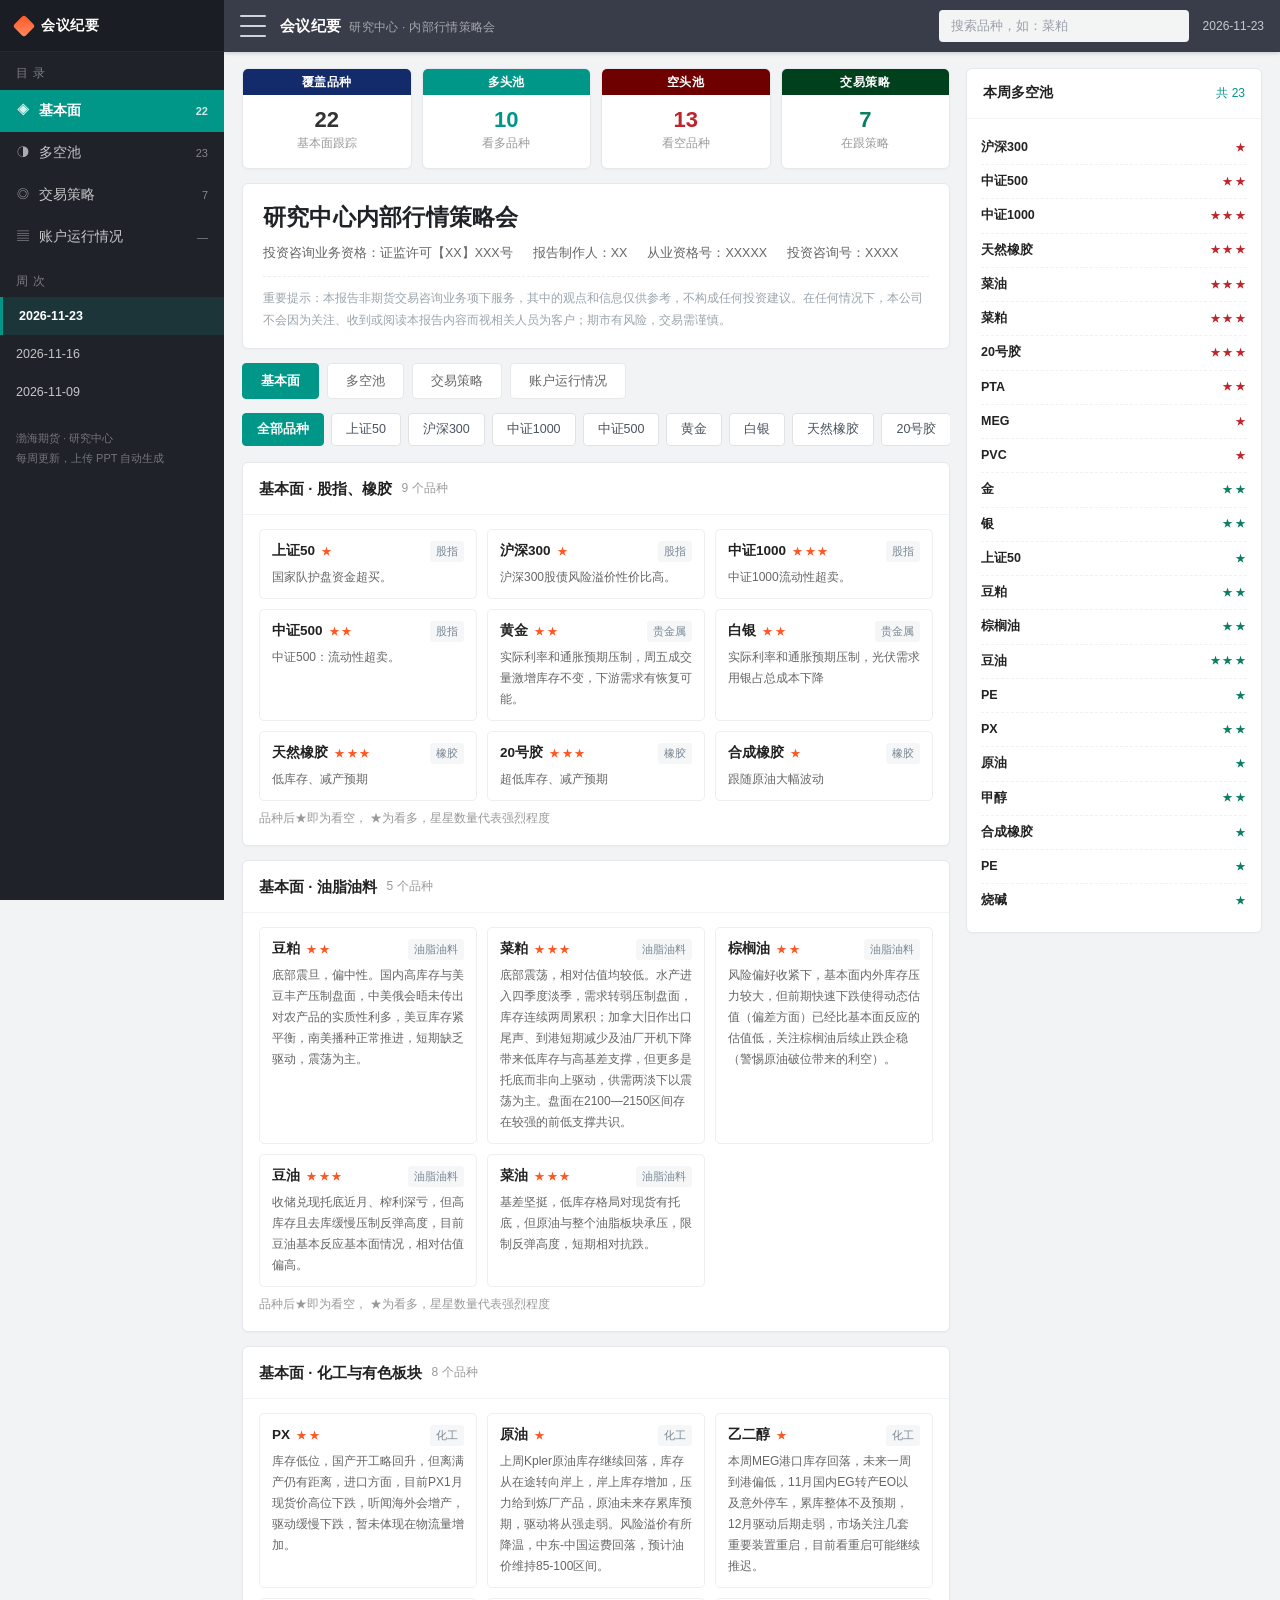
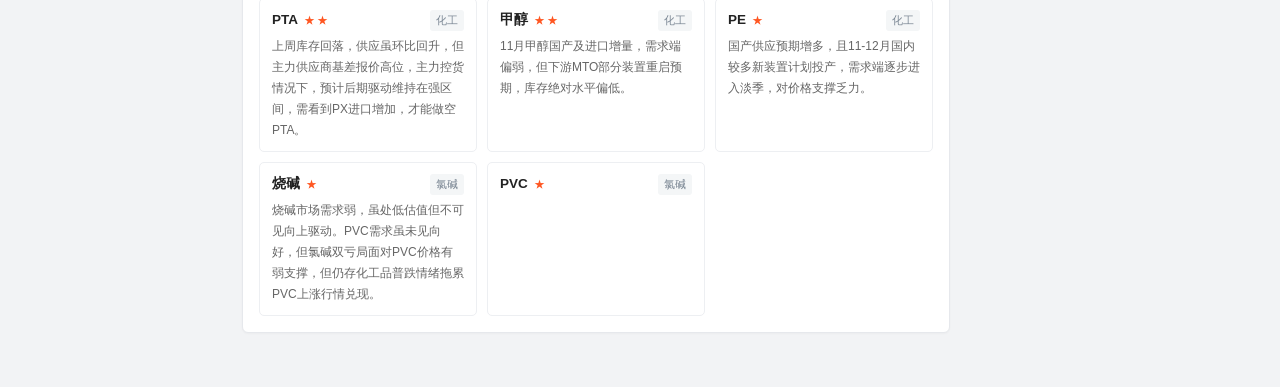
==== meeting.html @ c00eb1a1 "Add files via upload" ====
<!DOCTYPE html>
<html lang="zh-CN">
<head>
<meta charset="utf-8">
<meta name="viewport" content="width=device-width, initial-scale=1">
<title>会议纪要 · 研究中心内部行情策略会</title>
<style>
  :root{
    --side:#20222a; --side2:#2a2d37; --head:#393d49;
    --teal:#009688; --teal2:#00897b; --orange:#ff5722;
    --page:#f2f3f5; --card:#fff; --line:#e6e8ec;
    --txt:#333; --txt2:#666; --txt3:#999;
    --red:#bf242a; --green:#0a7d63;
    --r:6px;
  }
  *{box-sizing:border-box;}
  html{-webkit-text-size-adjust:100%;}
  html,body{margin:0;padding:0;}
  body{background:var(--page);color:var(--txt);font-size:13px;line-height:1.7;
    font-family:"Helvetica Neue",Helvetica,"PingFang SC","Microsoft YaHei",Tahoma,Arial,sans-serif;
    -webkit-font-smoothing:antialiased;}
  a{color:inherit;text-decoration:none;}
  button{font-family:inherit;}

  /* ---------- 顶栏 ---------- */
  .topbar{position:fixed;top:0;right:0;left:0;height:52px;background:var(--head);z-index:40;
    display:flex;align-items:center;gap:14px;padding:0 16px;box-shadow:0 1px 4px rgba(0,0,0,.18);}
  .burger{width:26px;height:22px;display:flex;flex-direction:column;justify-content:space-between;
    cursor:pointer;flex:0 0 auto;}
  .burger span{display:block;height:2px;background:#cfd3dc;border-radius:2px;}
  .topbar h1{margin:0;font-size:15px;font-weight:600;color:#fff;letter-spacing:.02em;white-space:nowrap;}
  .topbar h1 small{font-weight:400;font-size:12px;color:rgba(255,255,255,.55);margin-left:8px;}
  .search{margin-left:auto;display:flex;align-items:center;gap:8px;background:rgba(255,255,255,.94);
    border-radius:4px;height:32px;padding:0 10px;width:250px;}
  .search input{border:0;outline:0;font-size:12.5px;color:#333;width:100%;background:transparent;}
  .search input::placeholder{color:#9aa0ab;}
  .topdate{color:rgba(255,255,255,.72);font-size:12px;white-space:nowrap;}

  /* ---------- 左侧目录 ---------- */
  .topbar{left:224px;}
  .side{position:fixed;left:0;top:0;bottom:0;width:224px;background:var(--side);color:#fff;z-index:50;
    overflow-y:auto;}
  .side::-webkit-scrollbar{width:4px;} .side::-webkit-scrollbar-thumb{background:#3a3f4b;}
  .brand{height:52px;display:flex;align-items:center;gap:9px;padding:0 16px;background:#1b1d24;
    border-bottom:1px solid rgba(255,255,255,.06);}
  .brand i{width:16px;height:16px;background:linear-gradient(135deg,var(--orange),#ff8a65);
    border-radius:3px;display:inline-block;transform:rotate(45deg);}
  .brand b{font-size:14px;font-weight:600;letter-spacing:.04em;}
  .grp{padding:12px 0 2px;}
  .grp-t{font-size:11.5px;color:rgba(255,255,255,.42);letter-spacing:.1em;padding:0 16px 6px;}
  .item{display:flex;align-items:center;gap:9px;height:42px;padding:0 16px;color:rgba(255,255,255,.74);
    font-size:13.5px;cursor:pointer;border:0;background:none;width:100%;text-align:left;
    transition:background .15s,color .15s;}
  .item:hover{background:var(--side2);color:#fff;}
  .item.on{background:var(--teal);color:#fff;font-weight:600;}
  .item .ic{width:14px;text-align:center;font-size:12px;opacity:.85;}
  .item .cnt{margin-left:auto;font-size:11px;color:rgba(255,255,255,.45);}
  .item.on .cnt{color:rgba(255,255,255,.8);}
  .wk{height:38px;font-size:12.5px;}
  .wk.on{background:rgba(0,150,136,.16);color:#fff;border-left:3px solid var(--teal);}
  .side-foot{padding:16px;font-size:11px;color:rgba(255,255,255,.38);line-height:1.8;}

  /* ---------- 主体 ---------- */
  .main{margin:52px 0 0 224px;padding:16px 18px 40px;display:grid;
    grid-template-columns:minmax(0,1fr) 296px;gap:16px;align-items:start;}
  .col-main{min-width:0;}

  .strip{display:grid;grid-template-columns:repeat(4,1fr);gap:10px;margin-bottom:14px;}
  .tile{background:var(--card);border:1px solid var(--line);border-radius:var(--r);overflow:hidden;
    box-shadow:0 1px 2px rgba(0,0,0,.03);}
  .tile .h{height:26px;display:flex;align-items:center;justify-content:center;color:#fff;
    font-size:12px;font-weight:600;letter-spacing:.04em;}
  .tile .b{padding:12px 10px 14px;text-align:center;}
  .tile .v{font-size:22px;font-weight:700;line-height:1.15;}
  .tile .s{font-size:11.5px;color:var(--txt3);margin-top:2px;}
  .t1 .h{background:#132b6b;} .t2 .h{background:var(--teal);}
  .t3 .h{background:#6e0000;} .t4 .h{background:#00401c;}

  .tabs{display:flex;gap:8px;flex-wrap:wrap;margin-bottom:14px;}
  .tab{border:1px solid var(--line);background:#fff;color:var(--txt2);font-size:13px;
    padding:8px 18px;border-radius:4px;cursor:pointer;transition:.15s;}
  .tab:hover{color:var(--teal);border-color:#bcd9d4;}
  .tab.on{background:var(--teal);border-color:var(--teal);color:#fff;font-weight:600;}

  .card{background:var(--card);border:1px solid var(--line);border-radius:var(--r);
    box-shadow:0 1px 2px rgba(0,0,0,.03);margin-bottom:14px;}
  .card-h{display:flex;align-items:center;gap:10px;padding:13px 16px;border-bottom:1px solid #f2f3f5;}
  .card-h h2{margin:0;font-size:15px;font-weight:600;color:#222;}
  .card-h .sub{font-size:12px;color:var(--txt3);}
  .card-h .right{margin-left:auto;font-size:12px;color:var(--teal);}
  .card-b{padding:14px 16px 16px;}

  /* 报告信息 */
  .info{padding:18px 20px 16px;}
  .info h1{margin:0 0 10px;font-size:23px;font-weight:600;color:#1f2226;letter-spacing:.01em;line-height:1.35;}
  .info .meta{display:flex;flex-wrap:wrap;gap:4px 20px;font-size:12.5px;color:var(--txt2);}
  .info .note{margin:12px 0 0;padding-top:11px;border-top:1px dashed #eceef1;font-size:11.5px;
    line-height:1.9;color:#9aa4ac;}

  /* 品种 pill */
  .pills{display:flex;flex-wrap:nowrap;gap:7px;margin-bottom:14px;overflow-x:auto;padding-bottom:2px;scrollbar-width:thin;}
  .pill{flex:0 0 auto;border:1px solid #dfe3e7;background:#fff;color:#4a5560;font-size:12.5px;padding:7px 14px;
    border-radius:4px;cursor:pointer;transition:.15s;}
  .pill:hover{border-color:#bcd9d4;color:var(--teal);}
  .pill.on{background:var(--teal);border-color:var(--teal);color:#fff;font-weight:600;}

  .grid3{display:grid;grid-template-columns:repeat(3,minmax(0,1fr));gap:10px;}
  .kcard{border:1px solid #edeff2;border-radius:5px;padding:10px 12px;transition:.15s;}
  .kcard:hover{border-color:#d9e5e3;background:#fcfdfd;}
  .khead{display:flex;align-items:baseline;gap:6px;margin-bottom:4px;}
  .kname{font-size:13.5px;font-weight:600;color:#222;}
  .stars{font-size:11px;letter-spacing:1.5px;color:var(--orange);}
  .kboard{font-size:11px;color:#7b8794;background:#f4f6f7;border-radius:3px;padding:1px 6px;margin-left:auto;}
  .kview{margin:0;font-size:12px;line-height:1.75;color:var(--txt2);}
  .kview:empty{display:none;}

  .pools{display:grid;grid-template-columns:1fr 1fr;gap:12px;}
  .pool{border:1px solid #edeff2;border-radius:5px;overflow:hidden;}
  .pool .ph{display:flex;align-items:center;justify-content:space-between;padding:9px 12px;
    font-size:13px;font-weight:600;}
  .pool .pb{padding:11px 12px 12px;display:flex;flex-wrap:wrap;gap:7px;}
  .chip{border:1px solid #e6e8ec;border-radius:4px;padding:4px 9px;font-size:12px;}
  .chip i{font-style:normal;font-size:10.5px;letter-spacing:1.5px;margin-left:3px;}
  .pool.bull .ph{background:#fdf4f3;color:var(--red);border-bottom:1px solid #f7dfdc;}
  .pool.bull .chip{border-color:#f0d5d1;} .pool.bull .chip i{color:var(--red);}
  .pool.bear .ph{background:#f2faf7;color:var(--green);border-bottom:1px solid #d9ece5;}
  .pool.bear .chip{border-color:#d5eae2;} .pool.bear .chip i{color:var(--green);}

  .sc{border:1px solid #edeff2;border-radius:5px;padding:11px 13px;margin-bottom:9px;}
  .sc:last-child{margin-bottom:0;}
  .sc-top{display:flex;align-items:center;gap:10px;flex-wrap:wrap;margin-bottom:5px;}
  .sc-name{font-size:13.5px;font-weight:600;}
  .sc-tag{font-size:11.5px;color:var(--teal);background:#eff9f7;border:1px solid #cfe9e3;
    border-radius:3px;padding:2px 8px;}
  .sc-row{display:grid;grid-template-columns:64px 1fr;gap:8px;font-size:12.5px;color:var(--txt2);line-height:1.8;}
  .sc-row b{font-weight:400;color:var(--txt3);font-size:11.5px;}
  .sc-row.goal span{color:var(--teal);font-weight:600;}
  .note{font-size:11.5px;color:var(--txt3);margin:8px 0 0;}
  .desc{font-size:12px;color:var(--txt3);margin:0 0 10px;}

  .skel{display:grid;grid-template-columns:repeat(4,1fr);gap:10px;}
  .sk{border:1px dashed #dfe3e8;border-radius:5px;height:88px;display:flex;align-items:center;
    justify-content:center;color:#b6bdc7;font-size:12.5px;background:#fcfdfe;}

  .rail{display:grid;gap:14px;}
  .rail .card{margin:0;}
  .rail .card-b{padding:12px 14px 14px;}
  .rj{display:flex;align-items:center;justify-content:space-between;padding:6px 0;
    border-bottom:1px dashed #f0f1f3;font-size:12px;color:var(--txt2);}
  .rj:last-child{border-bottom:0;}
  .rj b{font-weight:600;color:#222;font-size:12.5px;}
  .rj i{font-style:normal;letter-spacing:1.5px;font-size:10.5px;}
  .rj.b i{color:var(--red);} .rj.s i{color:var(--green);}
  .disc{font-size:11px;color:var(--txt3);line-height:1.85;margin:0;}

  .panel{display:none;}
  .panel.on{display:block;}

  @media (max-width:1120px){
    .main{grid-template-columns:minmax(0,1fr);}
    .grid3{grid-template-columns:1fr 1fr;}
    .rail{grid-template-columns:1fr 1fr;}
  }
  @media (max-width:820px){
    .side{transform:translateX(-100%);transition:transform .22s;width:240px;}
    .side.open{transform:none;box-shadow:8px 0 24px rgba(0,0,0,.24);}
    .main{margin-left:0;padding:12px;}
    .topbar{left:0;}
    .search{display:none;}
    .topbar h1 small{display:none;}
    .strip{grid-template-columns:repeat(4,minmax(0,1fr));gap:6px;margin-bottom:10px;}
    .tile .h{height:21px;font-size:10.5px;letter-spacing:0;}
    .tile .b{padding:8px 2px 9px;}
    .tile .v{font-size:16px;}
    .tile .s{font-size:9.5px;margin-top:1px;}
    .grid3{grid-template-columns:1fr;}
    .pools{grid-template-columns:1fr;}
    .rail{grid-template-columns:1fr;}
    .skel{grid-template-columns:1fr 1fr;}
    .tabs{gap:6px;} .tab{padding:7px 13px;font-size:12.5px;flex:1 1 40%;}
    .info{padding:14px 15px;} .info h1{font-size:18px;margin-bottom:8px;}
    .info .meta{font-size:11.5px;gap:2px 14px;}
    .info .note{font-size:10.5px;line-height:1.8;margin-top:9px;padding-top:8px;}
    .pills{gap:6px;} .pill{padding:6px 11px;font-size:12px;}
  }
  @media print{.side,.topbar{display:none;} .main{margin:0;grid-template-columns:1fr;} .panel{display:block !important;} .rail{display:none;}}
</style>
</head>
<body>

<div class="topbar">
  <div class="burger" onclick="document.querySelector('.side').classList.toggle('open')"><span></span><span></span><span></span></div>
  <h1>会议纪要<small>研究中心 · 内部行情策略会</small></h1>
  <div class="search"><input id="q" placeholder="搜索品种，如：菜粕" oninput="filterByName(this.value)"></div>
  <div class="topdate">2026-11-23</div>
</div>

<aside class="side">
  <div class="brand"><i></i><b>会议纪要</b></div>

  <div class="grp">
    <div class="grp-t">目 录</div>
    <button class="item on" data-p="p1"><span class="ic">◈</span>基本面<span class="cnt">22</span></button>
    <button class="item" data-p="p2"><span class="ic">◑</span>多空池<span class="cnt">23</span></button>
    <button class="item" data-p="p3"><span class="ic">◎</span>交易策略<span class="cnt">7</span></button>
    <button class="item" data-p="p4"><span class="ic">▤</span>账户运行情况<span class="cnt">—</span></button>
  </div>

  <div class="grp">
    <div class="grp-t">周 次</div>
    <button class="item wk on">2026-11-23</button>
    <button class="item wk">2026-11-16</button>
    <button class="item wk">2026-11-09</button>
  </div>

  <div class="side-foot">渤海期货 · 研究中心<br>每周更新，上传 PPT 自动生成</div>
</aside>

<main class="main">
  <div class="col-main">

    <div class="strip">
      <div class="tile t1"><div class="h">覆盖品种</div><div class="b"><div class="v">22</div><div class="s">基本面跟踪</div></div></div>
      <div class="tile t2"><div class="h">多头池</div><div class="b"><div class="v" style="color:#009688">10</div><div class="s">看多品种</div></div></div>
      <div class="tile t3"><div class="h">空头池</div><div class="b"><div class="v" style="color:#bf242a">13</div><div class="s">看空品种</div></div></div>
      <div class="tile t4"><div class="h">交易策略</div><div class="b"><div class="v" style="color:#0a7d63">7</div><div class="s">在跟策略</div></div></div>
    </div>

    <div class="card info">
      <h1>研究中心内部行情策略会</h1>
      <div class="meta">
        <span>投资咨询业务资格：证监许可【XX】XXX号</span>
        <span>报告制作人：XX</span>
        <span>从业资格号：XXXXX</span>
        <span>投资咨询号：XXXX</span>
      </div>
      <p class="note">重要提示：本报告非期货交易咨询业务项下服务，其中的观点和信息仅供参考，不构成任何投资建议。在任何情况下，本公司不会因为关注、收到或阅读本报告内容而视相关人员为客户；期市有风险，交易需谨慎。</p>
    </div>

    <div class="tabs">
      <button class="tab on" data-p="p1">基本面</button>
      <button class="tab" data-p="p2">多空池</button>
      <button class="tab" data-p="p3">交易策略</button>
      <button class="tab" data-p="p4">账户运行情况</button>
    </div>

    <div class="pills" id="pills">
      <button class="pill on" data-f="全部品种">全部品种</button>
      <button class="pill" data-f="上证50">上证50</button>
      <button class="pill" data-f="沪深300">沪深300</button>
      <button class="pill" data-f="中证1000">中证1000</button>
      <button class="pill" data-f="中证500">中证500</button>
      <button class="pill" data-f="黄金">黄金</button>
      <button class="pill" data-f="白银">白银</button>
      <button class="pill" data-f="天然橡胶">天然橡胶</button>
      <button class="pill" data-f="20号胶">20号胶</button>
      <button class="pill" data-f="合成橡胶">合成橡胶</button>
      <button class="pill" data-f="豆粕">豆粕</button>
      <button class="pill" data-f="菜粕">菜粕</button>
      <button class="pill" data-f="棕榈油">棕榈油</button>
      <button class="pill" data-f="豆油">豆油</button>
      <button class="pill" data-f="菜油">菜油</button>
      <button class="pill" data-f="PX">PX</button>
      <button class="pill" data-f="原油">原油</button>
      <button class="pill" data-f="乙二醇">乙二醇</button>
      <button class="pill" data-f="PTA">PTA</button>
      <button class="pill" data-f="甲醇">甲醇</button>
      <button class="pill" data-f="PE">PE</button>
      <button class="pill" data-f="烧碱">烧碱</button>
      <button class="pill" data-f="PVC">PVC</button>
    </div>

    <!-- 基本面 -->
    <section class="panel on" id="p1">
      <div class="card" data-block>
        <div class="card-h"><h2>基本面 · 股指、橡胶</h2><span class="sub">9 个品种</span></div>
        <div class="card-b">
          <div class="grid3">
            <div class="kcard" data-name="上证50"><div class="khead"><span class="kname">上证50</span><span class="stars">★</span><span class="kboard">股指</span></div><p class="kview">国家队护盘资金超买。</p></div>
            <div class="kcard" data-name="沪深300"><div class="khead"><span class="kname">沪深300</span><span class="stars">★</span><span class="kboard">股指</span></div><p class="kview">沪深300股债风险溢价性价比高。</p></div>
            <div class="kcard" data-name="中证1000"><div class="khead"><span class="kname">中证1000</span><span class="stars">★★★</span><span class="kboard">股指</span></div><p class="kview">中证1000流动性超卖。</p></div>
            <div class="kcard" data-name="中证500"><div class="khead"><span class="kname">中证500</span><span class="stars">★★</span><span class="kboard">股指</span></div><p class="kview">中证500：流动性超卖。</p></div>
            <div class="kcard" data-name="黄金"><div class="khead"><span class="kname">黄金</span><span class="stars">★★</span><span class="kboard">贵金属</span></div><p class="kview">实际利率和通胀预期压制，周五成交量激增库存不变，下游需求有恢复可能。</p></div>
            <div class="kcard" data-name="白银"><div class="khead"><span class="kname">白银</span><span class="stars">★★</span><span class="kboard">贵金属</span></div><p class="kview">实际利率和通胀预期压制，光伏需求用银占总成本下降</p></div>
            <div class="kcard" data-name="天然橡胶"><div class="khead"><span class="kname">天然橡胶</span><span class="stars">★★★</span><span class="kboard">橡胶</span></div><p class="kview">低库存、减产预期</p></div>
            <div class="kcard" data-name="20号胶"><div class="khead"><span class="kname">20号胶</span><span class="stars">★★★</span><span class="kboard">橡胶</span></div><p class="kview">超低库存、减产预期</p></div>
            <div class="kcard" data-name="合成橡胶"><div class="khead"><span class="kname">合成橡胶</span><span class="stars">★</span><span class="kboard">橡胶</span></div><p class="kview">跟随原油大幅波动</p></div>
          </div>
          <p class="note">品种后★即为看空， ★为看多，星星数量代表强烈程度</p>
        </div>
      </div>

      <div class="card" data-block>
        <div class="card-h"><h2>基本面 · 油脂油料</h2><span class="sub">5 个品种</span></div>
        <div class="card-b">
          <div class="grid3">
            <div class="kcard" data-name="豆粕"><div class="khead"><span class="kname">豆粕</span><span class="stars">★★</span><span class="kboard">油脂油料</span></div><p class="kview">底部震旦，偏中性。国内高库存与美豆丰产压制盘面，中美俄会晤未传出对农产品的实质性利多，美豆库存紧平衡，南美播种正常推进，短期缺乏驱动，震荡为主。</p></div>
            <div class="kcard" data-name="菜粕"><div class="khead"><span class="kname">菜粕</span><span class="stars">★★★</span><span class="kboard">油脂油料</span></div><p class="kview">底部震荡，相对估值均较低。水产进入四季度淡季，需求转弱压制盘面，库存连续两周累积；加拿大旧作出口尾声、到港短期减少及油厂开机下降带来低库存与高基差支撑，但更多是托底而非向上驱动，供需两淡下以震荡为主。盘面在2100—2150区间存在较强的前低支撑共识。</p></div>
            <div class="kcard" data-name="棕榈油"><div class="khead"><span class="kname">棕榈油</span><span class="stars">★★</span><span class="kboard">油脂油料</span></div><p class="kview">风险偏好收紧下，基本面内外库存压力较大，但前期快速下跌使得动态估值（偏差方面）已经比基本面反应的估值低，关注棕榈油后续止跌企稳（警惕原油破位带来的利空）。</p></div>
            <div class="kcard" data-name="豆油"><div class="khead"><span class="kname">豆油</span><span class="stars">★★★</span><span class="kboard">油脂油料</span></div><p class="kview">收储兑现托底近月、榨利深亏，但高库存且去库缓慢压制反弹高度，目前豆油基本反应基本面情况，相对估值偏高。</p></div>
            <div class="kcard" data-name="菜油"><div class="khead"><span class="kname">菜油</span><span class="stars">★★★</span><span class="kboard">油脂油料</span></div><p class="kview">基差坚挺，低库存格局对现货有托底，但原油与整个油脂板块承压，限制反弹高度，短期相对抗跌。</p></div>
          </div>
          <p class="note">品种后★即为看空， ★为看多，星星数量代表强烈程度</p>
        </div>
      </div>

      <div class="card" data-block>
        <div class="card-h"><h2>基本面 · 化工与有色板块</h2><span class="sub">8 个品种</span></div>
        <div class="card-b">
          <div class="grid3">
            <div class="kcard" data-name="PX"><div class="khead"><span class="kname">PX</span><span class="stars">★★</span><span class="kboard">化工</span></div><p class="kview">库存低位，国产开工略回升，但离满产仍有距离，进口方面，目前PX1月现货价高位下跌，听闻海外会增产，驱动缓慢下跌，暂未体现在物流量增加。</p></div>
            <div class="kcard" data-name="原油"><div class="khead"><span class="kname">原油</span><span class="stars">★</span><span class="kboard">化工</span></div><p class="kview">上周Kpler原油库存继续回落，库存从在途转向岸上，岸上库存增加，压力给到炼厂产品，原油未来存累库预期，驱动将从强走弱。风险溢价有所降温，中东-中国运费回落，预计油价维持85-100区间。</p></div>
            <div class="kcard" data-name="乙二醇"><div class="khead"><span class="kname">乙二醇</span><span class="stars">★</span><span class="kboard">化工</span></div><p class="kview">本周MEG港口库存回落，未来一周到港偏低，11月国内EG转产EO以及意外停车，累库整体不及预期，12月驱动后期走弱，市场关注几套重要装置重启，目前看重启可能继续推迟。</p></div>
            <div class="kcard" data-name="PTA"><div class="khead"><span class="kname">PTA</span><span class="stars">★★</span><span class="kboard">化工</span></div><p class="kview">上周库存回落，供应虽环比回升，但主力供应商基差报价高位，主力控货情况下，预计后期驱动维持在强区间，需看到PX进口增加，才能做空PTA。</p></div>
            <div class="kcard" data-name="甲醇"><div class="khead"><span class="kname">甲醇</span><span class="stars">★★</span><span class="kboard">化工</span></div><p class="kview">11月甲醇国产及进口增量，需求端偏弱，但下游MTO部分装置重启预期，库存绝对水平偏低。</p></div>
            <div class="kcard" data-name="PE"><div class="khead"><span class="kname">PE</span><span class="stars">★</span><span class="kboard">化工</span></div><p class="kview">国产供应预期增多，且11-12月国内较多新装置计划投产，需求端逐步进入淡季，对价格支撑乏力。</p></div>
            <div class="kcard" data-name="烧碱"><div class="khead"><span class="kname">烧碱</span><span class="stars">★</span><span class="kboard">氯碱</span></div><p class="kview">烧碱市场需求弱，虽处低估值但不可见向上驱动。PVC需求虽未见向好，但氯碱双亏局面对PVC价格有弱支撑，但仍存化工品普跌情绪拖累PVC上涨行情兑现。</p></div>
            <div class="kcard" data-name="PVC"><div class="khead"><span class="kname">PVC</span><span class="stars">★</span><span class="kboard">氯碱</span></div></div>
          </div>
        </div>
      </div>
    </section>

    <!-- 多空池 -->
    <section class="panel" id="p2">
      <div class="card">
        <div class="card-h"><h2>多空池</h2><span class="sub">多头 10 · 空头 13</span></div>
        <div class="card-b">
          <div class="pools">
            <div class="pool bull">
              <div class="ph"><span>多头品种池</span><span>10</span></div>
              <div class="pb">
                <span class="chip">沪深300<i>★</i></span><span class="chip">中证500<i>★★</i></span><span class="chip">中证1000<i>★★★</i></span><span class="chip">天然橡胶<i>★★★</i></span><span class="chip">菜油<i>★★★</i></span><span class="chip">菜粕<i>★★★</i></span><span class="chip">20号胶<i>★★★</i></span><span class="chip">PTA<i>★★</i></span><span class="chip">MEG<i>★</i></span><span class="chip">PVC<i>★</i></span>
              </div>
            </div>
            <div class="pool bear">
              <div class="ph"><span>空头品种池</span><span>13</span></div>
              <div class="pb">
                <span class="chip">金<i>★★</i></span><span class="chip">银<i>★★</i></span><span class="chip">上证50<i>★</i></span><span class="chip">豆粕<i>★★</i></span><span class="chip">棕榈油<i>★★</i></span><span class="chip">豆油<i>★★★</i></span><span class="chip">PE<i>★</i></span><span class="chip">PX<i>★★</i></span><span class="chip">原油<i>★</i></span><span class="chip">甲醇<i>★★</i></span><span class="chip">合成橡胶<i>★</i></span><span class="chip">PE<i>★</i></span><span class="chip">烧碱<i>★</i></span>
              </div>
            </div>
          </div>
          <p class="note">品种下方★即为看空， ★为看多，星星数量代表强烈程度</p>
        </div>
      </div>
    </section>

    <!-- 交易策略 -->
    <section class="panel" id="p3">
      <div class="card">
        <div class="card-h"><h2>交易策略 · 股指CTA 与 CTA时序量价</h2></div>
        <div class="card-b">
          <p class="desc">股指CTA：仅交易股指期货，IF 单边做多；时序量价：单品种自身价量趋势，商品 3 条</p>
          <div class="sc"><div class="sc-top"><span class="sc-name">中证1000 2703</span><span class="sc-tag">股指 CTA</span></div>
            <div class="sc-row"><b>操作要点</b><span>03 均价5448，目标6100；上方卖出MO2612-c-6700</span></div>
            <div class="sc-row goal"><b>目标 / 风险</b><span>目标6100</span></div></div>
          <div class="sc"><div class="sc-top"><span class="sc-name">黄金au2702</span><span class="sc-tag">时序量价</span></div>
            <div class="sc-row"><b>操作要点</b><span>持仓均价778，目标830；上方卖出au2701C824，均价16.56</span></div>
            <div class="sc-row goal"><b>目标 / 风险</b><span>目标830</span></div></div>
          <div class="sc"><div class="sc-top"><span class="sc-name">烧碱</span><span class="sc-tag">时序量价</span></div>
            <div class="sc-row"><b>操作要点</b><span>01 合约 1400 多、1570 空</span></div>
            <div class="sc-row goal"><b>目标 / 风险</b><span>1560做空，1450止盈 1400做多，1540止盈</span></div></div>
        </div>
      </div>

      <div class="card">
        <div class="card-h"><h2>交易策略 · CTA跨期套利与跨品种套利</h2></div>
        <div class="card-b">
          <p class="desc">跨期：同品种跨月价差；跨品种：相关品种多低估、空高估</p>
          <div class="sc"><div class="sc-top"><span class="sc-name">豆粕 1-5 价差</span><span class="sc-tag">跨期套利- 反套</span></div>
            <div class="sc-row"><b>操作要点</b><span>反套持有</span></div>
            <div class="sc-row goal"><b>目标 / 风险</b><span>价格回到320以上再做缩小</span></div></div>
          <div class="sc"><div class="sc-top"><span class="sc-name">豆粕 - 菜粕 01</span><span class="sc-tag">跨品种套利- 价差做缩</span></div>
            <div class="sc-row"><b>操作要点</b><span>豆粕-菜粕到920以上再做缩</span></div>
            <div class="sc-row goal"><b>目标 / 风险</b><span>920以上再做缩</span></div></div>
          <div class="sc"><div class="sc-top"><span class="sc-name">PVC 01、EG 03</span><span class="sc-tag">跨品种套利</span></div>
            <div class="sc-row"><b>操作要点</b><span>多2手PVC2701空一手eg2703</span></div>
            <div class="sc-row goal"><b>目标 / 风险</b><span>PVC单边4960止盈 eg单边4650止盈</span></div></div>
          <div class="sc"><div class="sc-top"><span class="sc-name">甲醇</span><span class="sc-tag">跨期套利- 正套</span></div>
            <div class="sc-row"><b>操作要点</b><span>MA 1-5正套，345入场</span></div>
            <div class="sc-row goal"><b>目标 / 风险</b><span>目标385</span></div></div>
        </div>
      </div>
    </section>

    <!-- 账户运行情况 -->
    <section class="panel" id="p4">
      <div class="card">
        <div class="card-h"><h2>账户运行情况</h2><span class="sub">本期待补充</span></div>
        <div class="card-b"><div class="skel"><div class="sk">—</div><div class="sk">—</div><div class="sk">—</div><div class="sk">—</div></div></div>
      </div>
    </section>
  </div>

  <!-- 右侧栏 -->
  <aside class="rail">
    <div class="card">
      <div class="card-h"><h2 style="font-size:13.5px">本周多空池</h2><span class="right">共 23</span></div>
      <div class="card-b" id="railList"></div>
    </div>

  </aside>
</main>

<script>
  var pools = [
    ["沪深300","★","b"],["中证500","★★","b"],["中证1000","★★★","b"],["天然橡胶","★★★","b"],
    ["菜油","★★★","b"],["菜粕","★★★","b"],["20号胶","★★★","b"],["PTA","★★","b"],["MEG","★","b"],["PVC","★","b"],
    ["金","★★","s"],["银","★★","s"],["上证50","★","s"],["豆粕","★★","s"],["棕榈油","★★","s"],
    ["豆油","★★★","s"],["PE","★","s"],["PX","★★","s"],["原油","★","s"],["甲醇","★★","s"],
    ["合成橡胶","★","s"],["PE","★","s"],["烧碱","★","s"]
  ];
  document.getElementById("railList").innerHTML = pools.map(function(p){
    return '<div class="rj '+p[2]+'"><b>'+p[0]+'</b><i>'+p[1]+'</i></div>';
  }).join("");

  var tabs = [].slice.call(document.querySelectorAll(".tab"));
  var menu = [].slice.call(document.querySelectorAll(".item[data-p]"));
  var panels = [].slice.call(document.querySelectorAll(".panel"));
  function show(id){
    panels.forEach(function(p){ p.classList.toggle("on", p.id === id); });
    tabs.forEach(function(t){ t.classList.toggle("on", t.dataset.p === id); });
    menu.forEach(function(m){ m.classList.toggle("on", m.dataset.p === id); });
    document.querySelector(".side").classList.remove("open");
  }
  tabs.concat(menu).forEach(function(b){ b.addEventListener("click", function(){ show(b.dataset.p); }); });

  function applyFilter(name){
    document.querySelectorAll("#p1 .kcard").forEach(function(c){
      c.style.display = (name === "全部品种" || c.dataset.name === name) ? "" : "none";
    });
    document.querySelectorAll("#p1 [data-block]").forEach(function(bk){
      var any = [].some.call(bk.querySelectorAll(".kcard"), function(c){ return c.style.display !== "none"; });
      bk.style.display = any ? "" : "none";
    });
  }
  var pills = [].slice.call(document.querySelectorAll("#pills .pill"));
  pills.forEach(function(b){
    b.addEventListener("click", function(){
      pills.forEach(function(x){ x.classList.toggle("on", x === b); });
      applyFilter(b.dataset.f);
    });
  });

  function filterByName(q){
    q = (q || "").trim();
    window.scrollTo({top:0,behavior:"smooth"});
    if (q) { show("p1"); }
    document.querySelectorAll("#p1 .kcard").forEach(function(c){
      var hit = !q || (c.dataset.name || "").indexOf(q) >= 0;
      c.style.display = hit ? "" : "none";
    });
    document.querySelectorAll("#p1 [data-block]").forEach(function(bk){
      var any = [].some.call(bk.querySelectorAll(".kcard"), function(c){ return c.style.display !== "none"; });
      bk.style.display = any ? "" : "none";
    });
    pills.forEach(function(x){ x.classList.toggle("on", x.dataset.f === "全部品种"); });
  }
</script>
</body>
</html>
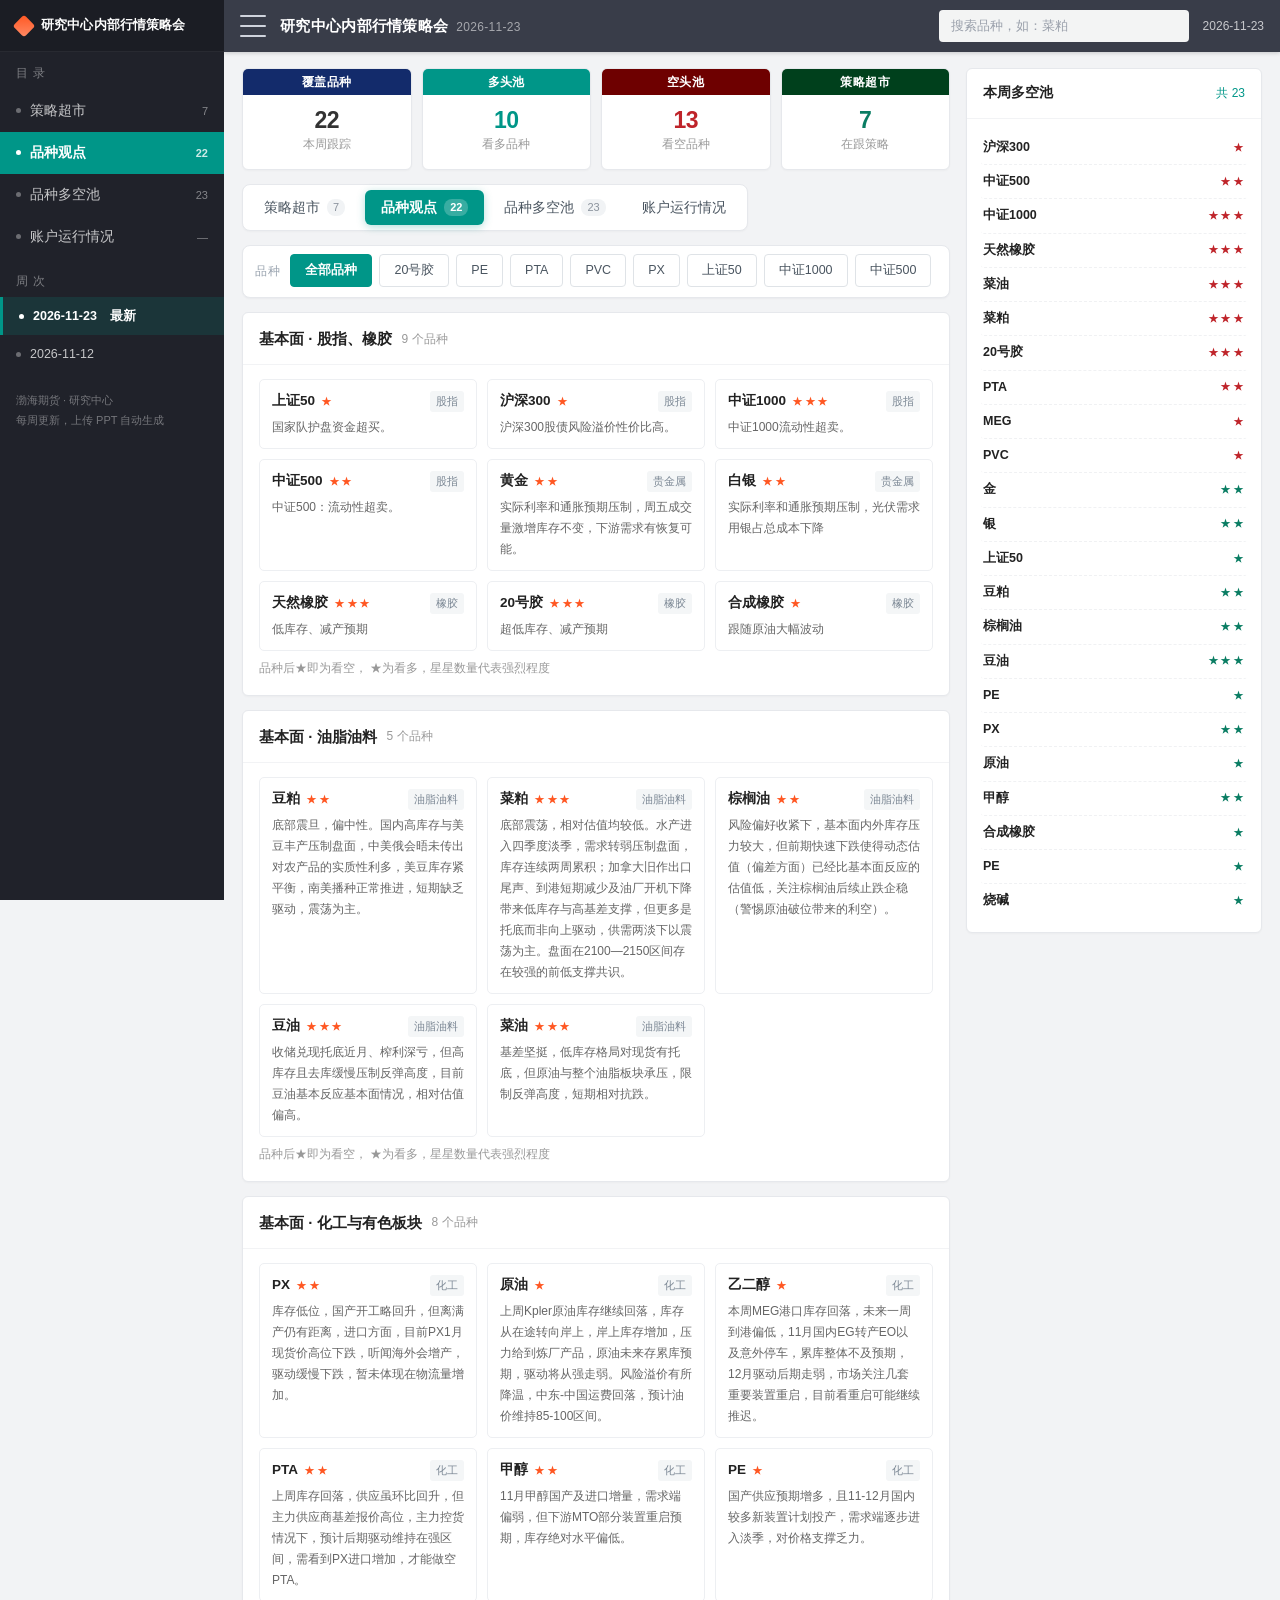
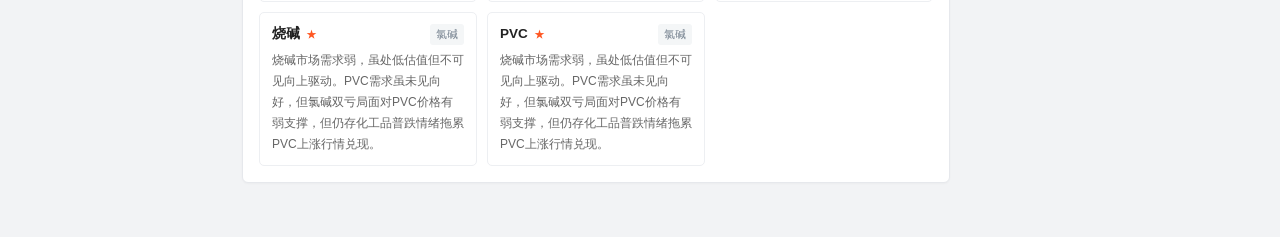
==== commit fd7f1414: "Add files via upload" ====
--- a/meeting.html
+++ b/meeting.html
@@ -1,461 +1,460 @@
-<!DOCTYPE html>
-<html lang="zh-CN">
-<head>
-<meta charset="utf-8">
-<meta name="viewport" content="width=device-width, initial-scale=1">
-<title>会议纪要 · 研究中心内部行情策略会</title>
-<style>
-  :root{
-    --side:#20222a; --side2:#2a2d37; --head:#393d49;
-    --teal:#009688; --teal2:#00897b; --orange:#ff5722;
-    --page:#f2f3f5; --card:#fff; --line:#e6e8ec;
-    --txt:#333; --txt2:#666; --txt3:#999;
-    --red:#bf242a; --green:#0a7d63;
-    --r:6px;
-  }
-  *{box-sizing:border-box;}
-  html{-webkit-text-size-adjust:100%;}
-  html,body{margin:0;padding:0;}
-  body{background:var(--page);color:var(--txt);font-size:13px;line-height:1.7;
-    font-family:"Helvetica Neue",Helvetica,"PingFang SC","Microsoft YaHei",Tahoma,Arial,sans-serif;
-    -webkit-font-smoothing:antialiased;}
-  a{color:inherit;text-decoration:none;}
-  button{font-family:inherit;}
-
-  /* ---------- 顶栏 ---------- */
-  .topbar{position:fixed;top:0;right:0;left:0;height:52px;background:var(--head);z-index:40;
-    display:flex;align-items:center;gap:14px;padding:0 16px;box-shadow:0 1px 4px rgba(0,0,0,.18);}
-  .burger{width:26px;height:22px;display:flex;flex-direction:column;justify-content:space-between;
-    cursor:pointer;flex:0 0 auto;}
-  .burger span{display:block;height:2px;background:#cfd3dc;border-radius:2px;}
-  .topbar h1{margin:0;font-size:15px;font-weight:600;color:#fff;letter-spacing:.02em;white-space:nowrap;}
-  .topbar h1 small{font-weight:400;font-size:12px;color:rgba(255,255,255,.55);margin-left:8px;}
-  .search{margin-left:auto;display:flex;align-items:center;gap:8px;background:rgba(255,255,255,.94);
-    border-radius:4px;height:32px;padding:0 10px;width:250px;}
-  .search input{border:0;outline:0;font-size:12.5px;color:#333;width:100%;background:transparent;}
-  .search input::placeholder{color:#9aa0ab;}
-  .topdate{color:rgba(255,255,255,.72);font-size:12px;white-space:nowrap;}
-
-  /* ---------- 左侧目录 ---------- */
-  .topbar{left:224px;}
-  .side{position:fixed;left:0;top:0;bottom:0;width:224px;background:var(--side);color:#fff;z-index:50;
-    overflow-y:auto;}
-  .side::-webkit-scrollbar{width:4px;} .side::-webkit-scrollbar-thumb{background:#3a3f4b;}
-  .brand{height:52px;display:flex;align-items:center;gap:9px;padding:0 16px;background:#1b1d24;
-    border-bottom:1px solid rgba(255,255,255,.06);}
-  .brand i{width:16px;height:16px;background:linear-gradient(135deg,var(--orange),#ff8a65);
-    border-radius:3px;display:inline-block;transform:rotate(45deg);}
-  .brand b{font-size:14px;font-weight:600;letter-spacing:.04em;}
-  .grp{padding:12px 0 2px;}
-  .grp-t{font-size:11.5px;color:rgba(255,255,255,.42);letter-spacing:.1em;padding:0 16px 6px;}
-  .item{display:flex;align-items:center;gap:9px;height:42px;padding:0 16px;color:rgba(255,255,255,.74);
-    font-size:13.5px;cursor:pointer;border:0;background:none;width:100%;text-align:left;
-    transition:background .15s,color .15s;}
-  .item:hover{background:var(--side2);color:#fff;}
-  .item.on{background:var(--teal);color:#fff;font-weight:600;}
-  .item .ic{width:14px;text-align:center;font-size:12px;opacity:.85;}
-  .item .cnt{margin-left:auto;font-size:11px;color:rgba(255,255,255,.45);}
-  .item.on .cnt{color:rgba(255,255,255,.8);}
-  .wk{height:38px;font-size:12.5px;}
-  .wk.on{background:rgba(0,150,136,.16);color:#fff;border-left:3px solid var(--teal);}
-  .side-foot{padding:16px;font-size:11px;color:rgba(255,255,255,.38);line-height:1.8;}
-
-  /* ---------- 主体 ---------- */
-  .main{margin:52px 0 0 224px;padding:16px 18px 40px;display:grid;
-    grid-template-columns:minmax(0,1fr) 296px;gap:16px;align-items:start;}
-  .col-main{min-width:0;}
-
-  .strip{display:grid;grid-template-columns:repeat(4,1fr);gap:10px;margin-bottom:14px;}
-  .tile{background:var(--card);border:1px solid var(--line);border-radius:var(--r);overflow:hidden;
-    box-shadow:0 1px 2px rgba(0,0,0,.03);}
-  .tile .h{height:26px;display:flex;align-items:center;justify-content:center;color:#fff;
-    font-size:12px;font-weight:600;letter-spacing:.04em;}
-  .tile .b{padding:12px 10px 14px;text-align:center;}
-  .tile .v{font-size:22px;font-weight:700;line-height:1.15;}
-  .tile .s{font-size:11.5px;color:var(--txt3);margin-top:2px;}
-  .t1 .h{background:#132b6b;} .t2 .h{background:var(--teal);}
-  .t3 .h{background:#6e0000;} .t4 .h{background:#00401c;}
-
-  .tabs{display:flex;gap:8px;flex-wrap:wrap;margin-bottom:14px;}
-  .tab{border:1px solid var(--line);background:#fff;color:var(--txt2);font-size:13px;
-    padding:8px 18px;border-radius:4px;cursor:pointer;transition:.15s;}
-  .tab:hover{color:var(--teal);border-color:#bcd9d4;}
-  .tab.on{background:var(--teal);border-color:var(--teal);color:#fff;font-weight:600;}
-
-  .card{background:var(--card);border:1px solid var(--line);border-radius:var(--r);
-    box-shadow:0 1px 2px rgba(0,0,0,.03);margin-bottom:14px;}
-  .card-h{display:flex;align-items:center;gap:10px;padding:13px 16px;border-bottom:1px solid #f2f3f5;}
-  .card-h h2{margin:0;font-size:15px;font-weight:600;color:#222;}
-  .card-h .sub{font-size:12px;color:var(--txt3);}
-  .card-h .right{margin-left:auto;font-size:12px;color:var(--teal);}
-  .card-b{padding:14px 16px 16px;}
-
-  /* 报告信息 */
-  .info{padding:18px 20px 16px;}
-  .info h1{margin:0 0 10px;font-size:23px;font-weight:600;color:#1f2226;letter-spacing:.01em;line-height:1.35;}
-  .info .meta{display:flex;flex-wrap:wrap;gap:4px 20px;font-size:12.5px;color:var(--txt2);}
-  .info .note{margin:12px 0 0;padding-top:11px;border-top:1px dashed #eceef1;font-size:11.5px;
-    line-height:1.9;color:#9aa4ac;}
-
-  /* 品种 pill */
-  .pills{display:flex;flex-wrap:nowrap;gap:7px;margin-bottom:14px;overflow-x:auto;padding-bottom:2px;scrollbar-width:thin;}
-  .pill{flex:0 0 auto;border:1px solid #dfe3e7;background:#fff;color:#4a5560;font-size:12.5px;padding:7px 14px;
-    border-radius:4px;cursor:pointer;transition:.15s;}
-  .pill:hover{border-color:#bcd9d4;color:var(--teal);}
-  .pill.on{background:var(--teal);border-color:var(--teal);color:#fff;font-weight:600;}
-
-  .grid3{display:grid;grid-template-columns:repeat(3,minmax(0,1fr));gap:10px;}
-  .kcard{border:1px solid #edeff2;border-radius:5px;padding:10px 12px;transition:.15s;}
-  .kcard:hover{border-color:#d9e5e3;background:#fcfdfd;}
-  .khead{display:flex;align-items:baseline;gap:6px;margin-bottom:4px;}
-  .kname{font-size:13.5px;font-weight:600;color:#222;}
-  .stars{font-size:11px;letter-spacing:1.5px;color:var(--orange);}
-  .kboard{font-size:11px;color:#7b8794;background:#f4f6f7;border-radius:3px;padding:1px 6px;margin-left:auto;}
-  .kview{margin:0;font-size:12px;line-height:1.75;color:var(--txt2);}
-  .kview:empty{display:none;}
-
-  .pools{display:grid;grid-template-columns:1fr 1fr;gap:12px;}
-  .pool{border:1px solid #edeff2;border-radius:5px;overflow:hidden;}
-  .pool .ph{display:flex;align-items:center;justify-content:space-between;padding:9px 12px;
-    font-size:13px;font-weight:600;}
-  .pool .pb{padding:11px 12px 12px;display:flex;flex-wrap:wrap;gap:7px;}
-  .chip{border:1px solid #e6e8ec;border-radius:4px;padding:4px 9px;font-size:12px;}
-  .chip i{font-style:normal;font-size:10.5px;letter-spacing:1.5px;margin-left:3px;}
-  .pool.bull .ph{background:#fdf4f3;color:var(--red);border-bottom:1px solid #f7dfdc;}
-  .pool.bull .chip{border-color:#f0d5d1;} .pool.bull .chip i{color:var(--red);}
-  .pool.bear .ph{background:#f2faf7;color:var(--green);border-bottom:1px solid #d9ece5;}
-  .pool.bear .chip{border-color:#d5eae2;} .pool.bear .chip i{color:var(--green);}
-
-  .sc{border:1px solid #edeff2;border-radius:5px;padding:11px 13px;margin-bottom:9px;}
-  .sc:last-child{margin-bottom:0;}
-  .sc-top{display:flex;align-items:center;gap:10px;flex-wrap:wrap;margin-bottom:5px;}
-  .sc-name{font-size:13.5px;font-weight:600;}
-  .sc-tag{font-size:11.5px;color:var(--teal);background:#eff9f7;border:1px solid #cfe9e3;
-    border-radius:3px;padding:2px 8px;}
-  .sc-row{display:grid;grid-template-columns:64px 1fr;gap:8px;font-size:12.5px;color:var(--txt2);line-height:1.8;}
-  .sc-row b{font-weight:400;color:var(--txt3);font-size:11.5px;}
-  .sc-row.goal span{color:var(--teal);font-weight:600;}
-  .note{font-size:11.5px;color:var(--txt3);margin:8px 0 0;}
-  .desc{font-size:12px;color:var(--txt3);margin:0 0 10px;}
-
-  .skel{display:grid;grid-template-columns:repeat(4,1fr);gap:10px;}
-  .sk{border:1px dashed #dfe3e8;border-radius:5px;height:88px;display:flex;align-items:center;
-    justify-content:center;color:#b6bdc7;font-size:12.5px;background:#fcfdfe;}
-
-  .rail{display:grid;gap:14px;}
-  .rail .card{margin:0;}
-  .rail .card-b{padding:12px 14px 14px;}
-  .rj{display:flex;align-items:center;justify-content:space-between;padding:6px 0;
-    border-bottom:1px dashed #f0f1f3;font-size:12px;color:var(--txt2);}
-  .rj:last-child{border-bottom:0;}
-  .rj b{font-weight:600;color:#222;font-size:12.5px;}
-  .rj i{font-style:normal;letter-spacing:1.5px;font-size:10.5px;}
-  .rj.b i{color:var(--red);} .rj.s i{color:var(--green);}
-  .disc{font-size:11px;color:var(--txt3);line-height:1.85;margin:0;}
-
-  .panel{display:none;}
-  .panel.on{display:block;}
-
-  @media (max-width:1120px){
-    .main{grid-template-columns:minmax(0,1fr);}
-    .grid3{grid-template-columns:1fr 1fr;}
-    .rail{grid-template-columns:1fr 1fr;}
-  }
-  @media (max-width:820px){
-    .side{transform:translateX(-100%);transition:transform .22s;width:240px;}
-    .side.open{transform:none;box-shadow:8px 0 24px rgba(0,0,0,.24);}
-    .main{margin-left:0;padding:12px;}
-    .topbar{left:0;}
-    .search{display:none;}
-    .topbar h1 small{display:none;}
-    .strip{grid-template-columns:repeat(4,minmax(0,1fr));gap:6px;margin-bottom:10px;}
-    .tile .h{height:21px;font-size:10.5px;letter-spacing:0;}
-    .tile .b{padding:8px 2px 9px;}
-    .tile .v{font-size:16px;}
-    .tile .s{font-size:9.5px;margin-top:1px;}
-    .grid3{grid-template-columns:1fr;}
-    .pools{grid-template-columns:1fr;}
-    .rail{grid-template-columns:1fr;}
-    .skel{grid-template-columns:1fr 1fr;}
-    .tabs{gap:6px;} .tab{padding:7px 13px;font-size:12.5px;flex:1 1 40%;}
-    .info{padding:14px 15px;} .info h1{font-size:18px;margin-bottom:8px;}
-    .info .meta{font-size:11.5px;gap:2px 14px;}
-    .info .note{font-size:10.5px;line-height:1.8;margin-top:9px;padding-top:8px;}
-    .pills{gap:6px;} .pill{padding:6px 11px;font-size:12px;}
-  }
-  @media print{.side,.topbar{display:none;} .main{margin:0;grid-template-columns:1fr;} .panel{display:block !important;} .rail{display:none;}}
-</style>
-</head>
-<body>
-
-<div class="topbar">
-  <div class="burger" onclick="document.querySelector('.side').classList.toggle('open')"><span></span><span></span><span></span></div>
-  <h1>会议纪要<small>研究中心 · 内部行情策略会</small></h1>
-  <div class="search"><input id="q" placeholder="搜索品种，如：菜粕" oninput="filterByName(this.value)"></div>
-  <div class="topdate">2026-11-23</div>
-</div>
-
-<aside class="side">
-  <div class="brand"><i></i><b>会议纪要</b></div>
-
-  <div class="grp">
-    <div class="grp-t">目 录</div>
-    <button class="item on" data-p="p1"><span class="ic">◈</span>基本面<span class="cnt">22</span></button>
-    <button class="item" data-p="p2"><span class="ic">◑</span>多空池<span class="cnt">23</span></button>
-    <button class="item" data-p="p3"><span class="ic">◎</span>交易策略<span class="cnt">7</span></button>
-    <button class="item" data-p="p4"><span class="ic">▤</span>账户运行情况<span class="cnt">—</span></button>
-  </div>
-
-  <div class="grp">
-    <div class="grp-t">周 次</div>
-    <button class="item wk on">2026-11-23</button>
-    <button class="item wk">2026-11-16</button>
-    <button class="item wk">2026-11-09</button>
-  </div>
-
-  <div class="side-foot">渤海期货 · 研究中心<br>每周更新，上传 PPT 自动生成</div>
-</aside>
-
-<main class="main">
-  <div class="col-main">
-
-    <div class="strip">
-      <div class="tile t1"><div class="h">覆盖品种</div><div class="b"><div class="v">22</div><div class="s">基本面跟踪</div></div></div>
-      <div class="tile t2"><div class="h">多头池</div><div class="b"><div class="v" style="color:#009688">10</div><div class="s">看多品种</div></div></div>
-      <div class="tile t3"><div class="h">空头池</div><div class="b"><div class="v" style="color:#bf242a">13</div><div class="s">看空品种</div></div></div>
-      <div class="tile t4"><div class="h">交易策略</div><div class="b"><div class="v" style="color:#0a7d63">7</div><div class="s">在跟策略</div></div></div>
-    </div>
-
-    <div class="card info">
-      <h1>研究中心内部行情策略会</h1>
-      <div class="meta">
-        <span>投资咨询业务资格：证监许可【XX】XXX号</span>
-        <span>报告制作人：XX</span>
-        <span>从业资格号：XXXXX</span>
-        <span>投资咨询号：XXXX</span>
-      </div>
-      <p class="note">重要提示：本报告非期货交易咨询业务项下服务，其中的观点和信息仅供参考，不构成任何投资建议。在任何情况下，本公司不会因为关注、收到或阅读本报告内容而视相关人员为客户；期市有风险，交易需谨慎。</p>
-    </div>
-
-    <div class="tabs">
-      <button class="tab on" data-p="p1">基本面</button>
-      <button class="tab" data-p="p2">多空池</button>
-      <button class="tab" data-p="p3">交易策略</button>
-      <button class="tab" data-p="p4">账户运行情况</button>
-    </div>
-
-    <div class="pills" id="pills">
-      <button class="pill on" data-f="全部品种">全部品种</button>
-      <button class="pill" data-f="上证50">上证50</button>
-      <button class="pill" data-f="沪深300">沪深300</button>
-      <button class="pill" data-f="中证1000">中证1000</button>
-      <button class="pill" data-f="中证500">中证500</button>
-      <button class="pill" data-f="黄金">黄金</button>
-      <button class="pill" data-f="白银">白银</button>
-      <button class="pill" data-f="天然橡胶">天然橡胶</button>
-      <button class="pill" data-f="20号胶">20号胶</button>
-      <button class="pill" data-f="合成橡胶">合成橡胶</button>
-      <button class="pill" data-f="豆粕">豆粕</button>
-      <button class="pill" data-f="菜粕">菜粕</button>
-      <button class="pill" data-f="棕榈油">棕榈油</button>
-      <button class="pill" data-f="豆油">豆油</button>
-      <button class="pill" data-f="菜油">菜油</button>
-      <button class="pill" data-f="PX">PX</button>
-      <button class="pill" data-f="原油">原油</button>
-      <button class="pill" data-f="乙二醇">乙二醇</button>
-      <button class="pill" data-f="PTA">PTA</button>
-      <button class="pill" data-f="甲醇">甲醇</button>
-      <button class="pill" data-f="PE">PE</button>
-      <button class="pill" data-f="烧碱">烧碱</button>
-      <button class="pill" data-f="PVC">PVC</button>
-    </div>
-
-    <!-- 基本面 -->
-    <section class="panel on" id="p1">
-      <div class="card" data-block>
-        <div class="card-h"><h2>基本面 · 股指、橡胶</h2><span class="sub">9 个品种</span></div>
-        <div class="card-b">
-          <div class="grid3">
-            <div class="kcard" data-name="上证50"><div class="khead"><span class="kname">上证50</span><span class="stars">★</span><span class="kboard">股指</span></div><p class="kview">国家队护盘资金超买。</p></div>
-            <div class="kcard" data-name="沪深300"><div class="khead"><span class="kname">沪深300</span><span class="stars">★</span><span class="kboard">股指</span></div><p class="kview">沪深300股债风险溢价性价比高。</p></div>
-            <div class="kcard" data-name="中证1000"><div class="khead"><span class="kname">中证1000</span><span class="stars">★★★</span><span class="kboard">股指</span></div><p class="kview">中证1000流动性超卖。</p></div>
-            <div class="kcard" data-name="中证500"><div class="khead"><span class="kname">中证500</span><span class="stars">★★</span><span class="kboard">股指</span></div><p class="kview">中证500：流动性超卖。</p></div>
-            <div class="kcard" data-name="黄金"><div class="khead"><span class="kname">黄金</span><span class="stars">★★</span><span class="kboard">贵金属</span></div><p class="kview">实际利率和通胀预期压制，周五成交量激增库存不变，下游需求有恢复可能。</p></div>
-            <div class="kcard" data-name="白银"><div class="khead"><span class="kname">白银</span><span class="stars">★★</span><span class="kboard">贵金属</span></div><p class="kview">实际利率和通胀预期压制，光伏需求用银占总成本下降</p></div>
-            <div class="kcard" data-name="天然橡胶"><div class="khead"><span class="kname">天然橡胶</span><span class="stars">★★★</span><span class="kboard">橡胶</span></div><p class="kview">低库存、减产预期</p></div>
-            <div class="kcard" data-name="20号胶"><div class="khead"><span class="kname">20号胶</span><span class="stars">★★★</span><span class="kboard">橡胶</span></div><p class="kview">超低库存、减产预期</p></div>
-            <div class="kcard" data-name="合成橡胶"><div class="khead"><span class="kname">合成橡胶</span><span class="stars">★</span><span class="kboard">橡胶</span></div><p class="kview">跟随原油大幅波动</p></div>
-          </div>
-          <p class="note">品种后★即为看空， ★为看多，星星数量代表强烈程度</p>
-        </div>
-      </div>
-
-      <div class="card" data-block>
-        <div class="card-h"><h2>基本面 · 油脂油料</h2><span class="sub">5 个品种</span></div>
-        <div class="card-b">
-          <div class="grid3">
-            <div class="kcard" data-name="豆粕"><div class="khead"><span class="kname">豆粕</span><span class="stars">★★</span><span class="kboard">油脂油料</span></div><p class="kview">底部震旦，偏中性。国内高库存与美豆丰产压制盘面，中美俄会晤未传出对农产品的实质性利多，美豆库存紧平衡，南美播种正常推进，短期缺乏驱动，震荡为主。</p></div>
-            <div class="kcard" data-name="菜粕"><div class="khead"><span class="kname">菜粕</span><span class="stars">★★★</span><span class="kboard">油脂油料</span></div><p class="kview">底部震荡，相对估值均较低。水产进入四季度淡季，需求转弱压制盘面，库存连续两周累积；加拿大旧作出口尾声、到港短期减少及油厂开机下降带来低库存与高基差支撑，但更多是托底而非向上驱动，供需两淡下以震荡为主。盘面在2100—2150区间存在较强的前低支撑共识。</p></div>
-            <div class="kcard" data-name="棕榈油"><div class="khead"><span class="kname">棕榈油</span><span class="stars">★★</span><span class="kboard">油脂油料</span></div><p class="kview">风险偏好收紧下，基本面内外库存压力较大，但前期快速下跌使得动态估值（偏差方面）已经比基本面反应的估值低，关注棕榈油后续止跌企稳（警惕原油破位带来的利空）。</p></div>
-            <div class="kcard" data-name="豆油"><div class="khead"><span class="kname">豆油</span><span class="stars">★★★</span><span class="kboard">油脂油料</span></div><p class="kview">收储兑现托底近月、榨利深亏，但高库存且去库缓慢压制反弹高度，目前豆油基本反应基本面情况，相对估值偏高。</p></div>
-            <div class="kcard" data-name="菜油"><div class="khead"><span class="kname">菜油</span><span class="stars">★★★</span><span class="kboard">油脂油料</span></div><p class="kview">基差坚挺，低库存格局对现货有托底，但原油与整个油脂板块承压，限制反弹高度，短期相对抗跌。</p></div>
-          </div>
-          <p class="note">品种后★即为看空， ★为看多，星星数量代表强烈程度</p>
-        </div>
-      </div>
-
-      <div class="card" data-block>
-        <div class="card-h"><h2>基本面 · 化工与有色板块</h2><span class="sub">8 个品种</span></div>
-        <div class="card-b">
-          <div class="grid3">
-            <div class="kcard" data-name="PX"><div class="khead"><span class="kname">PX</span><span class="stars">★★</span><span class="kboard">化工</span></div><p class="kview">库存低位，国产开工略回升，但离满产仍有距离，进口方面，目前PX1月现货价高位下跌，听闻海外会增产，驱动缓慢下跌，暂未体现在物流量增加。</p></div>
-            <div class="kcard" data-name="原油"><div class="khead"><span class="kname">原油</span><span class="stars">★</span><span class="kboard">化工</span></div><p class="kview">上周Kpler原油库存继续回落，库存从在途转向岸上，岸上库存增加，压力给到炼厂产品，原油未来存累库预期，驱动将从强走弱。风险溢价有所降温，中东-中国运费回落，预计油价维持85-100区间。</p></div>
-            <div class="kcard" data-name="乙二醇"><div class="khead"><span class="kname">乙二醇</span><span class="stars">★</span><span class="kboard">化工</span></div><p class="kview">本周MEG港口库存回落，未来一周到港偏低，11月国内EG转产EO以及意外停车，累库整体不及预期，12月驱动后期走弱，市场关注几套重要装置重启，目前看重启可能继续推迟。</p></div>
-            <div class="kcard" data-name="PTA"><div class="khead"><span class="kname">PTA</span><span class="stars">★★</span><span class="kboard">化工</span></div><p class="kview">上周库存回落，供应虽环比回升，但主力供应商基差报价高位，主力控货情况下，预计后期驱动维持在强区间，需看到PX进口增加，才能做空PTA。</p></div>
-            <div class="kcard" data-name="甲醇"><div class="khead"><span class="kname">甲醇</span><span class="stars">★★</span><span class="kboard">化工</span></div><p class="kview">11月甲醇国产及进口增量，需求端偏弱，但下游MTO部分装置重启预期，库存绝对水平偏低。</p></div>
-            <div class="kcard" data-name="PE"><div class="khead"><span class="kname">PE</span><span class="stars">★</span><span class="kboard">化工</span></div><p class="kview">国产供应预期增多，且11-12月国内较多新装置计划投产，需求端逐步进入淡季，对价格支撑乏力。</p></div>
-            <div class="kcard" data-name="烧碱"><div class="khead"><span class="kname">烧碱</span><span class="stars">★</span><span class="kboard">氯碱</span></div><p class="kview">烧碱市场需求弱，虽处低估值但不可见向上驱动。PVC需求虽未见向好，但氯碱双亏局面对PVC价格有弱支撑，但仍存化工品普跌情绪拖累PVC上涨行情兑现。</p></div>
-            <div class="kcard" data-name="PVC"><div class="khead"><span class="kname">PVC</span><span class="stars">★</span><span class="kboard">氯碱</span></div></div>
-          </div>
-        </div>
-      </div>
-    </section>
-
-    <!-- 多空池 -->
-    <section class="panel" id="p2">
-      <div class="card">
-        <div class="card-h"><h2>多空池</h2><span class="sub">多头 10 · 空头 13</span></div>
-        <div class="card-b">
-          <div class="pools">
-            <div class="pool bull">
-              <div class="ph"><span>多头品种池</span><span>10</span></div>
-              <div class="pb">
-                <span class="chip">沪深300<i>★</i></span><span class="chip">中证500<i>★★</i></span><span class="chip">中证1000<i>★★★</i></span><span class="chip">天然橡胶<i>★★★</i></span><span class="chip">菜油<i>★★★</i></span><span class="chip">菜粕<i>★★★</i></span><span class="chip">20号胶<i>★★★</i></span><span class="chip">PTA<i>★★</i></span><span class="chip">MEG<i>★</i></span><span class="chip">PVC<i>★</i></span>
-              </div>
-            </div>
-            <div class="pool bear">
-              <div class="ph"><span>空头品种池</span><span>13</span></div>
-              <div class="pb">
-                <span class="chip">金<i>★★</i></span><span class="chip">银<i>★★</i></span><span class="chip">上证50<i>★</i></span><span class="chip">豆粕<i>★★</i></span><span class="chip">棕榈油<i>★★</i></span><span class="chip">豆油<i>★★★</i></span><span class="chip">PE<i>★</i></span><span class="chip">PX<i>★★</i></span><span class="chip">原油<i>★</i></span><span class="chip">甲醇<i>★★</i></span><span class="chip">合成橡胶<i>★</i></span><span class="chip">PE<i>★</i></span><span class="chip">烧碱<i>★</i></span>
-              </div>
-            </div>
-          </div>
-          <p class="note">品种下方★即为看空， ★为看多，星星数量代表强烈程度</p>
-        </div>
-      </div>
-    </section>
-
-    <!-- 交易策略 -->
-    <section class="panel" id="p3">
-      <div class="card">
-        <div class="card-h"><h2>交易策略 · 股指CTA 与 CTA时序量价</h2></div>
-        <div class="card-b">
-          <p class="desc">股指CTA：仅交易股指期货，IF 单边做多；时序量价：单品种自身价量趋势，商品 3 条</p>
-          <div class="sc"><div class="sc-top"><span class="sc-name">中证1000 2703</span><span class="sc-tag">股指 CTA</span></div>
-            <div class="sc-row"><b>操作要点</b><span>03 均价5448，目标6100；上方卖出MO2612-c-6700</span></div>
-            <div class="sc-row goal"><b>目标 / 风险</b><span>目标6100</span></div></div>
-          <div class="sc"><div class="sc-top"><span class="sc-name">黄金au2702</span><span class="sc-tag">时序量价</span></div>
-            <div class="sc-row"><b>操作要点</b><span>持仓均价778，目标830；上方卖出au2701C824，均价16.56</span></div>
-            <div class="sc-row goal"><b>目标 / 风险</b><span>目标830</span></div></div>
-          <div class="sc"><div class="sc-top"><span class="sc-name">烧碱</span><span class="sc-tag">时序量价</span></div>
-            <div class="sc-row"><b>操作要点</b><span>01 合约 1400 多、1570 空</span></div>
-            <div class="sc-row goal"><b>目标 / 风险</b><span>1560做空，1450止盈 1400做多，1540止盈</span></div></div>
-        </div>
-      </div>
-
-      <div class="card">
-        <div class="card-h"><h2>交易策略 · CTA跨期套利与跨品种套利</h2></div>
-        <div class="card-b">
-          <p class="desc">跨期：同品种跨月价差；跨品种：相关品种多低估、空高估</p>
-          <div class="sc"><div class="sc-top"><span class="sc-name">豆粕 1-5 价差</span><span class="sc-tag">跨期套利- 反套</span></div>
-            <div class="sc-row"><b>操作要点</b><span>反套持有</span></div>
-            <div class="sc-row goal"><b>目标 / 风险</b><span>价格回到320以上再做缩小</span></div></div>
-          <div class="sc"><div class="sc-top"><span class="sc-name">豆粕 - 菜粕 01</span><span class="sc-tag">跨品种套利- 价差做缩</span></div>
-            <div class="sc-row"><b>操作要点</b><span>豆粕-菜粕到920以上再做缩</span></div>
-            <div class="sc-row goal"><b>目标 / 风险</b><span>920以上再做缩</span></div></div>
-          <div class="sc"><div class="sc-top"><span class="sc-name">PVC 01、EG 03</span><span class="sc-tag">跨品种套利</span></div>
-            <div class="sc-row"><b>操作要点</b><span>多2手PVC2701空一手eg2703</span></div>
-            <div class="sc-row goal"><b>目标 / 风险</b><span>PVC单边4960止盈 eg单边4650止盈</span></div></div>
-          <div class="sc"><div class="sc-top"><span class="sc-name">甲醇</span><span class="sc-tag">跨期套利- 正套</span></div>
-            <div class="sc-row"><b>操作要点</b><span>MA 1-5正套，345入场</span></div>
-            <div class="sc-row goal"><b>目标 / 风险</b><span>目标385</span></div></div>
-        </div>
-      </div>
-    </section>
-
-    <!-- 账户运行情况 -->
-    <section class="panel" id="p4">
-      <div class="card">
-        <div class="card-h"><h2>账户运行情况</h2><span class="sub">本期待补充</span></div>
-        <div class="card-b"><div class="skel"><div class="sk">—</div><div class="sk">—</div><div class="sk">—</div><div class="sk">—</div></div></div>
-      </div>
-    </section>
-  </div>
-
-  <!-- 右侧栏 -->
-  <aside class="rail">
-    <div class="card">
-      <div class="card-h"><h2 style="font-size:13.5px">本周多空池</h2><span class="right">共 23</span></div>
-      <div class="card-b" id="railList"></div>
-    </div>
-
-  </aside>
-</main>
-
-<script>
-  var pools = [
-    ["沪深300","★","b"],["中证500","★★","b"],["中证1000","★★★","b"],["天然橡胶","★★★","b"],
-    ["菜油","★★★","b"],["菜粕","★★★","b"],["20号胶","★★★","b"],["PTA","★★","b"],["MEG","★","b"],["PVC","★","b"],
-    ["金","★★","s"],["银","★★","s"],["上证50","★","s"],["豆粕","★★","s"],["棕榈油","★★","s"],
-    ["豆油","★★★","s"],["PE","★","s"],["PX","★★","s"],["原油","★","s"],["甲醇","★★","s"],
-    ["合成橡胶","★","s"],["PE","★","s"],["烧碱","★","s"]
-  ];
-  document.getElementById("railList").innerHTML = pools.map(function(p){
-    return '<div class="rj '+p[2]+'"><b>'+p[0]+'</b><i>'+p[1]+'</i></div>';
-  }).join("");
-
-  var tabs = [].slice.call(document.querySelectorAll(".tab"));
-  var menu = [].slice.call(document.querySelectorAll(".item[data-p]"));
-  var panels = [].slice.call(document.querySelectorAll(".panel"));
-  function show(id){
-    panels.forEach(function(p){ p.classList.toggle("on", p.id === id); });
-    tabs.forEach(function(t){ t.classList.toggle("on", t.dataset.p === id); });
-    menu.forEach(function(m){ m.classList.toggle("on", m.dataset.p === id); });
-    document.querySelector(".side").classList.remove("open");
-  }
-  tabs.concat(menu).forEach(function(b){ b.addEventListener("click", function(){ show(b.dataset.p); }); });
-
-  function applyFilter(name){
-    document.querySelectorAll("#p1 .kcard").forEach(function(c){
-      c.style.display = (name === "全部品种" || c.dataset.name === name) ? "" : "none";
-    });
-    document.querySelectorAll("#p1 [data-block]").forEach(function(bk){
-      var any = [].some.call(bk.querySelectorAll(".kcard"), function(c){ return c.style.display !== "none"; });
-      bk.style.display = any ? "" : "none";
-    });
-  }
-  var pills = [].slice.call(document.querySelectorAll("#pills .pill"));
-  pills.forEach(function(b){
-    b.addEventListener("click", function(){
-      pills.forEach(function(x){ x.classList.toggle("on", x === b); });
-      applyFilter(b.dataset.f);
-    });
-  });
-
-  function filterByName(q){
-    q = (q || "").trim();
-    window.scrollTo({top:0,behavior:"smooth"});
-    if (q) { show("p1"); }
-    document.querySelectorAll("#p1 .kcard").forEach(function(c){
-      var hit = !q || (c.dataset.name || "").indexOf(q) >= 0;
-      c.style.display = hit ? "" : "none";
-    });
-    document.querySelectorAll("#p1 [data-block]").forEach(function(bk){
-      var any = [].some.call(bk.querySelectorAll(".kcard"), function(c){ return c.style.display !== "none"; });
-      bk.style.display = any ? "" : "none";
-    });
-    pills.forEach(function(x){ x.classList.toggle("on", x.dataset.f === "全部品种"); });
-  }
-</script>
-</body>
-</html>
+<!DOCTYPE html>
+<html lang="zh-CN">
+<head>
+<meta charset="utf-8">
+<meta name="viewport" content="width=device-width, initial-scale=1">
+<title>研究中心内部行情策略会</title>
+<style>
+:root{
+    --side:#20222a; --side2:#2a2d37; --head:#393d49;
+    --teal:#009688; --teal2:#00897b; --orange:#ff5722;
+    --page:#f2f3f5; --card:#fff; --line:#e6e8ec;
+    --txt:#333; --txt2:#666; --txt3:#999;
+    --red:#bf242a; --green:#0a7d63;
+    --r:6px;
+  }
+  *{box-sizing:border-box;}
+  html{-webkit-text-size-adjust:100%;}
+  html,body{margin:0;padding:0;}
+  body{background:var(--page);color:var(--txt);font-size:13px;line-height:1.7;
+    font-family:"Helvetica Neue",Helvetica,"PingFang SC","Microsoft YaHei",Tahoma,Arial,sans-serif;
+    -webkit-font-smoothing:antialiased;}
+  a{color:inherit;text-decoration:none;}
+  button{font-family:inherit;}
+
+  /* ---------- 顶栏 ---------- */
+  .topbar{position:fixed;top:0;right:0;left:0;height:52px;background:var(--head);z-index:40;
+    display:flex;align-items:center;gap:14px;padding:0 16px;box-shadow:0 1px 4px rgba(0,0,0,.18);}
+  .burger{width:26px;height:22px;display:flex;flex-direction:column;justify-content:space-between;
+    cursor:pointer;flex:0 0 auto;}
+  .burger span{display:block;height:2px;background:#cfd3dc;border-radius:2px;}
+  .topbar h1{margin:0;font-size:15px;font-weight:600;color:#fff;letter-spacing:.02em;white-space:nowrap;}
+  .topbar h1 small{font-weight:400;font-size:12px;color:rgba(255,255,255,.55);margin-left:8px;}
+  .search{margin-left:auto;display:flex;align-items:center;gap:8px;background:rgba(255,255,255,.94);
+    border-radius:4px;height:32px;padding:0 10px;width:250px;}
+  .search input{border:0;outline:0;font-size:12.5px;color:#333;width:100%;background:transparent;}
+  .search input::placeholder{color:#9aa0ab;}
+  .topdate{color:rgba(255,255,255,.72);font-size:12px;white-space:nowrap;}
+
+  /* ---------- 左侧目录 ---------- */
+  .topbar{left:224px;}
+  .side{position:fixed;left:0;top:0;bottom:0;width:224px;background:var(--side);color:#fff;z-index:50;
+    overflow-y:auto;}
+  .side::-webkit-scrollbar{width:4px;} .side::-webkit-scrollbar-thumb{background:#3a3f4b;}
+  .brand{height:52px;display:flex;align-items:center;gap:9px;padding:0 16px;background:#1b1d24;
+    border-bottom:1px solid rgba(255,255,255,.06);}
+  .brand i{width:16px;height:16px;background:linear-gradient(135deg,var(--orange),#ff8a65);
+    border-radius:3px;display:inline-block;transform:rotate(45deg);}
+  .brand b{font-size:12.5px;font-weight:600;letter-spacing:.01em;line-height:1.35;}
+  .grp{padding:12px 0 2px;}
+  .grp-t{font-size:11.5px;color:rgba(255,255,255,.42);letter-spacing:.1em;padding:0 16px 6px;}
+  .item{display:flex;align-items:center;gap:9px;height:42px;padding:0 16px;color:rgba(255,255,255,.74);
+    font-size:13.5px;cursor:pointer;border:0;background:none;width:100%;text-align:left;
+    transition:background .15s,color .15s;}
+  .item:hover{background:var(--side2);color:#fff;}
+  .item.on{background:var(--teal);color:#fff;font-weight:600;}
+  .item .ic{display:none;}
+  .item::before{content:"";flex:0 0 auto;width:5px;height:5px;border-radius:50%;background:rgba(255,255,255,.34);}
+  .item.on::before{background:#fff;}
+  .item .cnt{margin-left:auto;font-size:11px;color:rgba(255,255,255,.45);}
+  .item.on .cnt{color:rgba(255,255,255,.8);}
+  .wk{height:38px;font-size:12.5px;}
+  .wk.on{background:rgba(0,150,136,.16);color:#fff;border-left:3px solid var(--teal);}
+  .side-foot{padding:16px;font-size:11px;color:rgba(255,255,255,.38);line-height:1.8;}
+
+  /* ---------- 主体 ---------- */
+  .main{margin:52px 0 0 224px;padding:16px 18px 40px;display:grid;
+    grid-template-columns:minmax(0,1fr) 296px;gap:16px;align-items:start;}
+  .col-main{min-width:0;}
+
+  .strip{display:grid;grid-template-columns:repeat(4,1fr);gap:10px;margin-bottom:14px;}
+  .tile{background:var(--card);border:1px solid var(--line);border-radius:var(--r);overflow:hidden;
+    box-shadow:0 1px 2px rgba(0,0,0,.03);}
+  .tile .h{height:26px;display:flex;align-items:center;justify-content:center;color:#fff;
+    font-size:12px;font-weight:600;letter-spacing:.04em;}
+  .tile .b{padding:12px 10px 14px;text-align:center;}
+  .tile .v{font-size:23px;font-weight:700;line-height:1.15;letter-spacing:-.02em;}
+  .tile .s{font-size:11.5px;color:var(--txt3);margin-top:2px;}
+  .t1 .h{background:#132b6b;} .t2 .h{background:var(--teal);}
+  .t3 .h{background:#6e0000;} .t4 .h{background:#00401c;}
+
+  .tabs{display:inline-flex;gap:4px;flex-wrap:wrap;margin-bottom:14px;background:#fff;
+    border:1px solid var(--line);border-radius:8px;padding:5px;box-shadow:0 1px 2px rgba(0,0,0,.03);}
+  .tab{display:flex;align-items:center;gap:7px;border:0;background:transparent;color:#4a5560;font-size:13.5px;
+    padding:9px 16px;border-radius:6px;cursor:pointer;transition:.15s;line-height:1;}
+  .tab .ti{display:none;}
+  .tab:hover{background:#f1f7f6;color:var(--teal);}
+  .tab.on{background:var(--teal);color:#fff;font-weight:600;box-shadow:0 2px 8px rgba(0,150,136,.3);}
+  .tab.on .ti{opacity:1;}
+  .tab .tn{font-style:normal;font-size:11px;line-height:1;padding:3px 6px;border-radius:8px;
+    background:#f1f3f5;color:#8b939d;}
+  .tab.on .tn{background:rgba(255,255,255,.22);color:#fff;}
+
+  .fab{position:fixed;right:14px;bottom:18px;z-index:70;display:none;align-items:center;gap:7px;
+    background:var(--teal);color:#fff;border:0;border-radius:24px;padding:12px 16px;font-size:13.5px;
+    font-weight:600;box-shadow:0 6px 20px rgba(0,150,136,.45);}
+
+  .card{background:var(--card);border:1px solid var(--line);border-radius:var(--r);
+    box-shadow:0 1px 2px rgba(0,0,0,.03);margin-bottom:14px;}
+  .card-h{display:flex;align-items:center;gap:10px;padding:13px 16px;border-bottom:1px solid #f2f3f5;}
+  .card-h h2{margin:0;font-size:15px;font-weight:600;color:#222;}
+  .card-h .sub{font-size:12px;color:var(--txt3);}
+  .card-h .right{margin-left:auto;font-size:12px;color:var(--teal);}
+  .card-b{padding:14px 16px 16px;}
+
+  /* 报告信息 */
+  .info{padding:18px 20px 16px;}
+  .info h1{margin:0 0 10px;font-size:23px;font-weight:600;color:#1f2226;letter-spacing:.01em;line-height:1.35;}
+  .info .meta{display:flex;flex-wrap:wrap;gap:4px 20px;font-size:12.5px;color:var(--txt2);}
+  .info .note{margin:12px 0 0;padding-top:11px;border-top:1px dashed #eceef1;font-size:11.5px;
+    line-height:1.9;color:#9aa4ac;}
+
+  /* 品种 pill */
+  .pills{display:flex;flex-wrap:nowrap;gap:7px;margin:0;overflow-x:auto;padding-bottom:2px;scrollbar-width:thin;flex:1;}
+  .pillbar{display:flex;align-items:center;gap:10px;background:#fff;border:1px solid var(--line);
+    border-radius:8px;padding:8px 12px;margin-bottom:14px;box-shadow:0 1px 2px rgba(16,24,40,.04);}
+  .plab{flex:0 0 auto;font-size:12px;color:#98a2ae;letter-spacing:.06em;}
+  .pill{flex:0 0 auto;border:1px solid #dfe3e7;background:#fff;color:#4a5560;font-size:12.5px;padding:7px 14px;
+    border-radius:4px;cursor:pointer;transition:.15s;}
+  .pill:hover{border-color:#bcd9d4;color:var(--teal);}
+  .pill.on{background:var(--teal);border-color:var(--teal);color:#fff;font-weight:600;}
+
+  .grid3{display:grid;grid-template-columns:repeat(3,minmax(0,1fr));gap:10px;}
+  .kcard{border:1px solid #edeff2;border-radius:5px;padding:10px 12px;transition:.15s;}
+  .kcard:hover{border-color:#d9e5e3;background:#fcfdfd;}
+  .khead{display:flex;align-items:baseline;gap:6px;margin-bottom:4px;}
+  .kname{font-size:13.5px;font-weight:600;color:#222;}
+  .stars{font-size:11px;letter-spacing:1.5px;color:var(--orange);}
+  .kboard{font-size:11px;color:#7b8794;background:#f4f6f7;border-radius:3px;padding:1px 6px;margin-left:auto;}
+  .kview{margin:0;font-size:12px;line-height:1.75;color:var(--txt2);}
+  .kview:empty{display:none;}
+
+  .pools{display:grid;grid-template-columns:1fr 1fr;gap:12px;}
+  .pool{border:1px solid #edeff2;border-radius:5px;overflow:hidden;}
+  .pool .ph{display:flex;align-items:center;justify-content:space-between;padding:9px 12px;
+    font-size:13px;font-weight:600;}
+  .pool .pb{padding:11px 12px 12px;display:flex;flex-wrap:wrap;gap:7px;}
+  .chip{border:1px solid #e6e8ec;border-radius:4px;padding:4px 9px;font-size:12px;background:#fff;
+    font-family:inherit;cursor:pointer;transition:all .15s;line-height:1.5;}
+  .chip:hover{border-color:var(--teal);color:var(--teal);background:#f4fbfa;
+    box-shadow:0 1px 4px rgba(0,150,136,.16);}
+  .chip:active{transform:translateY(1px);}
+  .chip i{font-style:normal;font-size:10.5px;letter-spacing:1.5px;margin-left:3px;}
+  .pool.bull .ph{background:#fdf4f3;color:var(--red);border-bottom:1px solid #f7dfdc;}
+  .pool.bull .chip{border-color:#f0d5d1;} .pool.bull .chip i{color:var(--red);}
+  .pool.bear .ph{background:#f2faf7;color:var(--green);border-bottom:1px solid #d9ece5;}
+  .pool.bear .chip{border-color:#d5eae2;} .pool.bear .chip i{color:var(--green);}
+
+  .sc{border:1px solid #edeff2;border-radius:5px;padding:11px 13px;margin-bottom:9px;}
+  .sc:last-child{margin-bottom:0;}
+  .sc-top{display:flex;align-items:center;gap:10px;flex-wrap:wrap;margin-bottom:5px;}
+  .sc-name{font-size:13.5px;font-weight:600;}
+  .sc-tag{font-size:11.5px;color:var(--teal);background:#eff9f7;border:1px solid #cfe9e3;
+    border-radius:3px;padding:2px 8px;}
+  .sc-row{display:grid;grid-template-columns:64px 1fr;gap:8px;font-size:12.5px;color:var(--txt2);line-height:1.8;}
+  .sc-row b{font-weight:400;color:var(--txt3);font-size:11.5px;}
+  .sc-row.goal span{color:var(--teal);font-weight:600;}
+  .note{font-size:11.5px;color:var(--txt3);margin:8px 0 0;}
+  .desc{font-size:12px;color:var(--txt3);margin:0 0 10px;}
+
+  .skel{display:grid;grid-template-columns:repeat(4,1fr);gap:10px;}
+  .sk{border:1px dashed #dfe3e8;border-radius:5px;height:88px;display:flex;align-items:center;
+    justify-content:center;color:#b6bdc7;font-size:12.5px;background:#fcfdfe;}
+
+  .rail{display:grid;gap:14px;}
+  .rail .card{margin:0;}
+  .rail .card-b{padding:12px 14px 14px;}
+  .rj{display:flex;align-items:center;justify-content:space-between;padding:6px 2px;
+    cursor:pointer;border-radius:3px;border-bottom:1px dashed #f0f1f3;font-size:12px;color:var(--txt2);}
+  .rj:hover{background:#f6faf9;}
+  .rj:last-child{border-bottom:0;}
+  .rj b{font-weight:600;color:#222;font-size:12.5px;}
+  .rj i{font-style:normal;letter-spacing:1.5px;font-size:10.5px;}
+  .rj.b i{color:var(--red);} .rj.s i{color:var(--green);}
+  .disc{font-size:11px;color:var(--txt3);line-height:1.85;margin:0;}
+
+  .panel{display:none;}
+  .panel.on{display:block;}
+
+  @media (max-width:1120px){
+    .main{grid-template-columns:minmax(0,1fr);}
+    .grid3{grid-template-columns:1fr 1fr;}
+    .rail{grid-template-columns:1fr 1fr;}
+  }
+  @media (max-width:820px){
+    .side{transform:translateX(-100%);transition:transform .22s;width:250px;z-index:80;}
+    .side.open{transform:none;box-shadow:8px 0 26px rgba(0,0,0,.3);}
+    .main{margin-left:0;padding:12px;}
+    .topbar{left:0;}
+    .fab{display:flex;}
+    .burger{width:34px;height:32px;padding:6px;background:rgba(0,150,136,.92);border-radius:6px;
+      justify-content:center;gap:4px;}
+    .burger span{background:#fff;}
+    .search{display:none;}
+    .topbar h1 small{display:none;}
+    .topbar h1{font-size:13px;}
+    .strip{grid-template-columns:repeat(4,minmax(0,1fr));gap:6px;margin-bottom:10px;}
+    .tile .h{height:21px;font-size:10.5px;letter-spacing:0;}
+    .tile .b{padding:8px 2px 9px;}
+    .tile .v{font-size:16px;}
+    .tile .s{font-size:9.5px;margin-top:1px;}
+    .grid3{grid-template-columns:1fr;}
+    .pools{grid-template-columns:1fr;}
+    .rail{grid-template-columns:1fr;}
+    .skel{grid-template-columns:1fr 1fr;}
+    .tabs{gap:3px;padding:4px;width:100%;box-sizing:border-box;} .tab{flex:1 1 44%;justify-content:center;padding:9px 6px;font-size:12.5px;}
+    .tab .tn{display:none;}
+    .info{padding:14px 15px;} .info h1{font-size:18px;margin-bottom:8px;}
+    .info .meta{font-size:11.5px;gap:2px 14px;}
+    .info .note{font-size:10.5px;line-height:1.8;margin-top:9px;padding-top:8px;}
+    .pills{gap:6px;} .pill{padding:6px 11px;font-size:12px;}
+  }
+  @media print{.side,.topbar{display:none;} .main{margin:0;grid-template-columns:1fr;} .panel{display:block !important;} .rail{display:none;}}
+</style>
+</head>
+<body>
+
+<div class="topbar">
+  <div class="burger" onclick="document.querySelector('.side').classList.toggle('open')"><span></span><span></span><span></span></div>
+  <h1>研究中心内部行情策略会<small id="hdate">每周纪要</small></h1>
+  <div class="search"><input id="q" placeholder="搜索品种，如：菜粕" oninput="filterByName(this.value)"></div>
+  <div class="topdate" id="topdate"></div>
+</div>
+
+<aside class="side">
+  <div class="brand"><i></i><b>研究中心内部行情策略会</b></div>
+  <div class="grp">
+    <div class="grp-t">目 录</div>
+    <button class="item" data-p="p3"><span class="ic">◎</span>策略超市<span class="cnt" id="c3"></span></button>
+    <button class="item on" data-p="p1"><span class="ic">◈</span>品种观点<span class="cnt" id="c1"></span></button>
+    <button class="item" data-p="p2"><span class="ic">◑</span>品种多空池<span class="cnt" id="c2"></span></button>
+    <button class="item" data-p="p4"><span class="ic">▤</span>账户运行情况<span class="cnt">—</span></button>
+  </div>
+  <div class="grp">
+    <div class="grp-t">周 次</div>
+    <div id="weeks"></div>
+  </div>
+  <div class="side-foot">渤海期货 · 研究中心<br>每周更新，上传 PPT 自动生成</div>
+</aside>
+
+<button class="fab" onclick="document.querySelector('.side').classList.toggle('open')">☰ 目录</button>
+
+<main class="main">
+  <div class="col-main">
+    <div class="strip" id="strip"></div>
+    <div class="tabs">
+      <button class="tab" data-p="p3"><span class="ti">◎</span>策略超市<em class="tn" id="t3"></em></button>
+      <button class="tab on" data-p="p1"><span class="ti">◈</span>品种观点<em class="tn" id="t1"></em></button>
+      <button class="tab" data-p="p2"><span class="ti">◑</span>品种多空池<em class="tn" id="t2"></em></button>
+      <button class="tab" data-p="p4"><span class="ti">▤</span>账户运行情况</button>
+    </div>
+    <div class="pillbar"><span class="plab">品种</span><div class="pills" id="pills"></div></div>
+    <section class="panel on" id="p1"></section>
+    <section class="panel" id="p2"></section>
+    <section class="panel" id="p3"></section>
+    <section class="panel" id="p4"></section>
+  </div>
+  <aside class="rail">
+    <div class="card">
+      <div class="card-h"><h2 style="font-size:13.5px">本周多空池</h2><span class="right" id="railcnt">共 0</span></div>
+      <div class="card-b" id="railList"></div>
+    </div>
+  </aside>
+</main>
+
+<script id="DATA" type="application/json">[{"cover": {"title": "研究中心内部行情策略会", "qual": "投资咨询业务资格： 证监许可【XX】XXX号", "maker": "报告制作人：XX 从业资格号：XXXXX 投资咨询号：XXXX", "disc": "重要提示：本报告非期货交易咨询业务项下服务，其中的观点和信息仅供参考，不构成任何投资建议。在任何情况下，本公司不会因为关注、收到或阅读本报告内容而视相关人员为客户；期市有风险，交易需谨慎。"}, "fund": [{"title": "基本面 · 股指、橡胶", "rows": [["股指", "上证50", "★", "国家队护盘资金超买。"], ["股指", "沪深300", "★", "沪深300股债风险溢价性价比高。"], ["股指", "中证1000", "★★★", "中证1000流动性超卖。"], ["股指", "中证500", "★★", "中证500：流动性超卖。"], ["贵金属", "黄金", "★★", "实际利率和通胀预期压制，周五成交量激增库存不变，下游需求有恢复可能。"], ["贵金属", "白银", "★★", "实际利率和通胀预期压制，光伏需求用银占总成本下降"], ["橡胶", "天然橡胶", "★★★", "低库存、减产预期"], ["橡胶", "20号胶", "★★★", "超低库存、减产预期"], ["橡胶", "合成橡胶", "★", "跟随原油大幅波动"]], "note": "品种后★即为看空， ★为看多，星星数量代表强烈程度"}, {"title": "基本面 · 油脂油料", "rows": [["油脂油料", "豆粕", "★★", "底部震旦，偏中性。国内高库存与美豆丰产压制盘面，中美俄会晤未传出对农产品的实质性利多，美豆库存紧平衡，南美播种正常推进，短期缺乏驱动，震荡为主。"], ["油脂油料", "菜粕", "★★★", "底部震荡，相对估值均较低。水产进入四季度淡季，需求转弱压制盘面，库存连续两周累积；加拿大旧作出口尾声、到港短期减少及油厂开机下降带来低库存与高基差支撑，但更多是托底而非向上驱动，供需两淡下以震荡为主。盘面在2100—2150区间存在较强的前低支撑共识。"], ["油脂油料", "棕榈油", "★★", "风险偏好收紧下，基本面内外库存压力较大，但前期快速下跌使得动态估值（偏差方面）已经比基本面反应的估值低，关注棕榈油后续止跌企稳（警惕原油破位带来的利空）。"], ["油脂油料", "豆油", "★★★", "收储兑现托底近月、榨利深亏，但高库存且去库缓慢压制反弹高度，目前豆油基本反应基本面情况，相对估值偏高。"], ["油脂油料", "菜油", "★★★", "基差坚挺，低库存格局对现货有托底，但原油与整个油脂板块承压，限制反弹高度，短期相对抗跌。"]], "note": "品种后★即为看空， ★为看多，星星数量代表强烈程度"}, {"title": "基本面 · 化工与有色板块", "rows": [["化工", "PX", "★★", "库存低位，国产开工略回升，但离满产仍有距离，进口方面，目前PX1月现货价高位下跌，听闻海外会增产，驱动缓慢下跌，暂未体现在物流量增加。"], ["化工", "原油", "★", "上周Kpler原油库存继续回落，库存从在途转向岸上，岸上库存增加，压力给到炼厂产品，原油未来存累库预期，驱动将从强走弱。风险溢价有所降温，中东-中国运费回落，预计油价维持85-100区间。"], ["化工", "乙二醇", "★", "本周MEG港口库存回落，未来一周到港偏低，11月国内EG转产EO以及意外停车，累库整体不及预期，12月驱动后期走弱，市场关注几套重要装置重启，目前看重启可能继续推迟。"], ["化工", "PTA", "★★", "上周库存回落，供应虽环比回升，但主力供应商基差报价高位，主力控货情况下，预计后期驱动维持在强区间，需看到PX进口增加，才能做空PTA。"], ["化工", "甲醇", "★★", "11月甲醇国产及进口增量，需求端偏弱，但下游MTO部分装置重启预期，库存绝对水平偏低。"], ["化工", "PE", "★", "国产供应预期增多，且11-12月国内较多新装置计划投产，需求端逐步进入淡季，对价格支撑乏力。"], ["氯碱", "烧碱", "★", "烧碱市场需求弱，虽处低估值但不可见向上驱动。PVC需求虽未见向好，但氯碱双亏局面对PVC价格有弱支撑，但仍存化工品普跌情绪拖累PVC上涨行情兑现。"], ["氯碱", "PVC", "★", "烧碱市场需求弱，虽处低估值但不可见向上驱动。PVC需求虽未见向好，但氯碱双亏局面对PVC价格有弱支撑，但仍存化工品普跌情绪拖累PVC上涨行情兑现。"]], "note": ""}], "strat": [{"title": "交易策略 · 股指CTA 与 CTA时序量价", "desc": "股指CTA：仅交易股指期货，IF 单边做多；时序量价：单品种自身价量趋势，商品 3 条", "rows": [{"name": "中证1000 2703", "tag": "股指 CTA", "op": "03 均价5448，目标6100；上方卖出MO2612-c-6700", "goal": "目标6100"}, {"name": "黄金au2702", "tag": "时序量价", "op": "持仓均价778，目标830；上方卖出au2701C824，均价16.56", "goal": "目标830"}, {"name": "烧碱", "tag": "时序量价", "op": "01 合约 1400 多、1570 空", "goal": "1560做空，1450止盈 1400做多，1540止盈"}]}, {"title": "交易策略 · CTA跨期套利与跨品种套利", "desc": "跨期：同品种跨月价差；跨品种：相关品种多低估、空高估", "rows": [{"name": "豆粕 1-5 价差", "tag": "跨期套利- 反套", "op": "反套持有", "goal": "价格回到320以上再做缩小"}, {"name": "豆粕 - 菜粕 01", "tag": "跨品种套利- 价差做缩", "op": "豆粕-菜粕到920以上再做缩", "goal": "920以上再做缩"}, {"name": "PVC 01、EG 03", "tag": "跨品种套利", "op": "多2手PVC2701空一手eg2703", "goal": "PVC单边4960止盈 eg单边4650止盈"}, {"name": "甲醇", "tag": "跨期套利- 正套", "op": "MA 1-5正套，345入场", "goal": "目标385"}]}], "pools": {"bull": [["沪深300", "★"], ["中证500", "★★"], ["中证1000", "★★★"], ["天然橡胶", "★★★"], ["菜油", "★★★"], ["菜粕", "★★★"], ["20号胶", "★★★"], ["PTA", "★★"], ["MEG", "★"], ["PVC", "★"]], "bear": [["金", "★★"], ["银", "★★"], ["上证50", "★"], ["豆粕", "★★"], ["棕榈油", "★★"], ["豆油", "★★★"], ["PE", "★"], ["PX", "★★"], ["原油", "★"], ["甲醇", "★★"], ["合成橡胶", "★"], ["PE", "★"], ["烧碱", "★"]]}, "empty": true, "date": "2026-11-23"}, {"cover": {"title": "研究中心内部行情策略会", "qual": "投资咨询业务资格： 证监许可【XX】XXX号", "maker": "报告制作人：XX 从业资格号：XXXXX 投资咨询号：XXXX", "disc": "重要提示：本报告非期货交易咨询业务项下服务，其中的观点和信息仅供参考，不构成任何投资建议。在任何情况下，本公司不会因为关注、收到或阅读本报告内容而视相关人员为客户；期市有风险，交易需谨慎。"}, "fund": [{"title": "基本面 · 股指、橡胶与油脂油料", "rows": [["股指", "IF 300", "★★★", "指数已企稳、估值性价比偏高，大跌可能性不高；IF 年化基差率约 8%，大盘安全垫更厚；中证 1000 由超买转超卖、上证 50 因护盘偏超买"], ["股指", "IH 50", "★★★", "指数已企稳、估值性价比偏高，大跌可能性不高；IF 年化基差率约 8%，大盘安全垫更厚；中证 1000 由超买转超卖、上证 50 因护盘偏超买"], ["股指", "IM 1000", "★★★", "指数已企稳、估值性价比偏高，大跌可能性不高；IF 年化基差率约 8%，大盘安全垫更厚；中证 1000 由超买转超卖、上证 50 因护盘偏超买"], ["贵金属", "黄金", "★", "黄金年内难有明显上涨、一个月维度偏空；白银下跌是库存转移至伦敦而非消失，COMEX 累库＋伦敦现货偏紧，走向看关税与流通政策"], ["贵金属", "白银", "★", "黄金年内难有明显上涨、一个月维度偏空；白银下跌是库存转移至伦敦而非消失，COMEX 累库＋伦敦现货偏紧，走向看关税与流通政策"], ["橡胶", "天然橡胶", "★★★", "国内库存未累起、下月即将停割；泰国仍有两个月高产期，马来西亚、印尼受厄尔尼诺提前减产"], ["橡胶", "20号胶", "★★★", "国内库存未累起、下月即将停割；泰国仍有两个月高产期，马来西亚、印尼受厄尔尼诺提前减产"], ["橡胶", "合成橡胶", "★★★", "跟随原油波动、产能过剩，长期偏空；波动率大，不宜与天然橡胶配对做套利腿"], ["油脂油料", "豆粕", "★★", "USDA 11 月单产上调幅度不及预期、出口调得乐观，美豆库存消费比收紧；豆粕 01 在 3000 附近接近前低，继续做空缺乏成本驱动"], ["油脂油料", "菜粕", "★★★", "USDA 11 月单产上调幅度不及预期、出口调得乐观，美豆库存消费比收紧；豆粕 01 在 3000 附近接近前低，继续做空缺乏成本驱动"], ["油脂油料", "棕榈油", "★★", "MPOB 11 月累库低于预期但库存仍创纪录，报告落地后利空出尽、超跌反弹；豆油跟随，短期不看大涨"], ["油脂油料", "豆油", "★★", "MPOB 11 月累库低于预期但库存仍创纪录，报告落地后利空出尽、超跌反弹；豆油跟随，短期不看大涨"], ["葵花籽油", "葵花籽油", "", "一手 20 吨、厂库＋仓库均可交割，进口葵油基本可应交尽交；国产葵籽约 26 万吨、进口葵油约 115 万吨；back 结构、近强远弱"]], "note": ""}, {"title": "基本面 · 化工与有色板块", "rows": [["化工", "PX", "★★", "化工强弱：PX＞原油＞乙二醇（MEG）＞PTA，强驱动但价格已高于估值，强弱关系不明显、不建议硬做正套；PX 库存低位，原油五年低位、90—110 区间"], ["化工", "原油", "★★", "化工强弱：PX＞原油＞乙二醇（MEG）＞PTA，强驱动但价格已高于估值，强弱关系不明显、不建议硬做正套；PX 库存低位，原油五年低位、90—110 区间"], ["化工", "乙二醇", "★", "港口仅累库 2 万吨、供应回归不及预期（装置转产 EO/PE、意外停车）；01 约 5000 低于成本约 5593，基差约 800，易反弹"], ["化工", "PTA", "★", "PX 原料不足致新凤鸣、桐昆降负荷，累库不及预期，空头星级由 2 星下调至 1 星；加工费估值偏高"], ["氯碱", "烧碱", "★", "烧碱围绕 1560 上下约 50 元偏强震荡；PVC 围绕 4950 上下 100 元、上方 5000—5100 为顶，两者只能做区间"], ["氯碱", "PVC", "★★★", "烧碱围绕 1560 上下约 50 元偏强震荡；PVC 围绕 4950 上下 100 元、上方 5000—5100 为顶，两者只能做区间"], ["有色", "镍", "", "弱现实与政策预期拉锯：印尼2027配额收紧＋联合减产传闻拉涨，但减产未兑现，警惕冲高回落"], ["有色", "不锈钢", "", "供应完全过剩，长期在12000—13000平台运行，反弹幅度明显弱于镍"], ["新能源", "碳酸锂", "", "10月再跌约25%、11/4创8.64万年内低点，8万已进成本区；但排产与港口库存创新高，属摸底不是反转"]], "note": ""}], "strat": [{"title": "交易策略 · 股指CTA 与 CTA时序量价", "desc": "股指CTA：仅交易股指期货，IF 单边做多；时序量价：单品种自身价量趋势，商品 3 条", "rows": [{"name": "IF 沪深300", "tag": "股指CTA·做多", "op": "现价可进场", "goal": "一个月维度偏多，基差安全垫约8%，大跌可能性不高"}, {"name": "天然橡胶 / 20号胶", "tag": "时序量价·做多", "op": "现价进场，优先 20 号胶", "goal": "库存未累起；风险：泰国还有两个月高产期"}, {"name": "乙二醇 EG01", "tag": "时序量价· 短趋势多", "op": "短趋势多单，关注上涨持续性", "goal": "高度不看过高"}, {"name": "棕榈油", "tag": "时序量价·做多", "op": "超跌反弹可跟随", "goal": "短期不看大涨；风险：库存创纪录"}]}, {"title": "交易策略 · CTA跨期套利与跨品种套利", "desc": "跨期：同品种跨月价差；跨品种：相关品种多低估、空高估；本期执行 2 条", "rows": [{"name": "豆粕 1-5 价差", "tag": "跨期套利 1-5 反套持有", "op": "反套持有", "goal": "目标200，仓位宜轻"}, {"name": "豆粕 - 菜粕 01", "tag": "跨品种套利 价差做缩", "op": "800 以上减半仓", "goal": "不一定到700，800以下逐步降仓"}]}], "pools": {"bull": [["IM 1000", "★★★"], ["天然橡胶", "★★★"], ["20号胶", "★★★"], ["PVC", "★★★"]], "bear": [["合成橡胶", "★★★"]]}, "empty": true, "date": "2026-11-12"}]</script>
+<script>
+var DATA = JSON.parse(document.getElementById("DATA").textContent);
+var W = 0, SEC = "p1", FILTER = "全部品种";
+
+function esc(s){ return String(s == null ? "" : s).replace(/[&<>"]/g, function(c){
+  return {"&":"&amp;","<":"&lt;",">":"&gt;","\"":"&quot;"}[c]; }); }
+
+function namesOf(w){
+  var n = {};
+  w.fund.forEach(function(b){ b.rows.forEach(function(r){ if (r[1]) n[r[1]] = 1; }); });
+  return Object.keys(n).sort();
+}
+
+function renderWeeks(){
+  document.getElementById("weeks").innerHTML = DATA.map(function(w,i){
+    return '<button class="item wk' + (i === W ? " on" : "") + '" data-i="' + i + '"'
+      + ' onclick="pickWeek(' + i + ')">'
+      + esc(w.date) + (i === 0 ? '　最新' : '') + '</button>';
+  }).join("");
+  document.getElementById("topdate").textContent = DATA[W] ? DATA[W].date : "";
+}
+
+function pickWeek(i){ W = i; FILTER = "全部品种"; renderWeeks(); renderAll(); }
+
+function renderTiles(w){
+  var n = namesOf(w).length;
+  var b = (w.pools.bull || []).length, s = (w.pools.bear || []).length;
+  var st = w.strat.reduce(function(a,x){ return a + x.rows.length; }, 0);
+  var t = [
+    ["t1","覆盖品种",n,"本周跟踪",""],
+    ["t2","多头池",b,"看多品种","#009688"],
+    ["t3","空头池",s,"看空品种","#bf242a"],
+    ["t4","策略超市",st,"在跟策略","#0a7d63"]
+  ];
+  document.getElementById("strip").innerHTML = t.map(function(x){
+    return '<div class="tile ' + x[0] + '"><div class="h">' + x[1] + '</div><div class="b">'
+      + '<div class="v"' + (x[4] ? ' style="color:' + x[4] + '"' : '') + '>' + x[2] + '</div>'
+      + '<div class="s">' + x[3] + '</div></div></div>';
+  }).join("");
+  var set = function(id, v){ var e = document.getElementById(id); if (e) e.textContent = v; };
+  set("c1", n); set("c2", b + s); set("c3", st);
+  set("t1", n); set("t2", b + s); set("t3", st);
+  set("hdate", w.date);
+}
+
+
+function renderPills(w){
+  var names = namesOf(w).slice();
+  if (FILTER !== "全部品种" && names.indexOf(FILTER) < 0) names.push(FILTER);
+  document.getElementById("pills").innerHTML =
+    '<button class="pill' + (FILTER === "全部品种" ? " on" : "") + '" data-name="全部品种">全部品种</button>'
+    + names.map(function(n){
+        return '<button class="pill' + (FILTER === n ? " on" : "") + '" data-name="' + esc(n) + '">' + esc(n) + '</button>';
+      }).join("");
+}
+
+function setFilter(name){
+  FILTER = name; renderPills(DATA[W]); renderSection(); scrollPillIntoView();
+}
+
+function scrollPillIntoView(){
+  var bar = document.getElementById("pills");
+  var on = bar && bar.querySelector(".pill.on");
+  if (on) bar.scrollLeft = Math.max(0, on.offsetLeft - 80);
+}
+
+function jumpOpinion(name){
+  FILTER = name;
+  renderPills(DATA[W]);
+  show("p1");
+  renderSection();
+  scrollPillIntoView();
+  var c = document.querySelector(".col-main");
+  if (c) c.scrollTop = 0;
+  window.scrollTo({top:0, behavior:"smooth"});
+}
+
+function renderFund(w){
+  var out = "";
+  w.fund.forEach(function(b){
+    var rows = b.rows.filter(function(r){ return FILTER === "全部品种" || r[1] === FILTER; });
+    if (!rows.length) return;
+    var cards = rows.map(function(r){
+      return '<div class="kcard" data-name="' + esc(r[1]) + '"><div class="khead">'
+        + '<span class="kname">' + esc(r[1]) + '</span>'
+        + '<span class="stars">' + esc(r[2]) + '</span>'
+        + (r[0] ? '<span class="kboard">' + esc(r[0]) + '</span>' : '')
+        + '</div>' + (r[3] ? '<p class="kview">' + esc(r[3]) + '</p>' : '') + '</div>';
+    }).join("");
+    var note = (b.note && FILTER === "全部品种") ? '<p class="note">' + esc(b.note) + '</p>' : "";
+    out += '<div class="card"><div class="card-h"><h2>' + esc(b.title) + '</h2><span class="sub">'
+      + rows.length + ' 个品种</span></div><div class="card-b"><div class="grid3">'
+      + cards + '</div>' + note + '</div></div>';
+  });
+  return out || '<div class="card"><div class="card-b"><p class="note">该品种本周暂无观点记录。</p></div></div>';
+}
+
+function renderPools(w){
+  function pool(key, label, items){
+    return '<div class="pool ' + key + '"><div class="ph"><span>' + label + '</span><span>'
+      + items.length + '</span></div><div class="pb">'
+      + items.map(function(it){ return '<button class="chip" data-jump="' + esc(it[0]) + '" title="查看该品种观点">'
+        + esc(it[0]) + '<i>' + esc(it[1]) + '</i></button>'; }).join("")
+      + '</div></div>';
+  }
+  var bull = w.pools.bull || [], bear = w.pools.bear || [];
+  if (!bull.length && !bear.length) return '<div class="card"><div class="card-b"><p class="note">本期多空池暂无内容。</p></div></div>';
+  return '<div class="card"><div class="card-h"><h2>多空池</h2><span class="sub">多头 ' + bull.length
+    + ' · 空头 ' + bear.length + ' · 点击品种可查看观点</span></div><div class="card-b"><div class="pools">'
+    + pool("bull", "多头品种池", bull) + pool("bear", "空头品种池", bear)
+    + '</div></div></div>';
+}
+
+function renderStrat(w){
+  if (!w.strat.length) return '<div class="card"><div class="card-b"><p class="note">本期交易策略暂无内容。</p></div></div>';
+  return w.strat.map(function(s){
+    var cards = s.rows.map(function(r){
+      return '<div class="sc"><div class="sc-top"><span class="sc-name">' + esc(r.name) + '</span>'
+        + (r.tag ? '<span class="sc-tag">' + esc(r.tag) + '</span>' : '') + '</div>'
+        + '<div class="sc-row"><b>操作要点</b><span>' + esc(r.op) + '</span></div>'
+        + '<div class="sc-row goal"><b>目标 / 风险</b><span>' + esc(r.goal) + '</span></div></div>';
+    }).join("");
+    return '<div class="card"><div class="card-h"><h2>' + esc(s.title) + '</h2></div><div class="card-b">'
+      + (s.desc ? '<p class="desc">' + esc(s.desc) + '</p>' : "") + cards + '</div></div>';
+  }).join("");
+}
+
+function renderAccount(){
+  return '<div class="card"><div class="card-h"><h2>账户运行情况</h2><span class="sub">本期待补充</span></div>'
+    + '<div class="card-b"><div class="skel">'
+    + '<div class="sk">—</div><div class="sk">—</div><div class="sk">—</div><div class="sk">—</div>'
+    + '</div></div></div>';
+}
+
+function renderRail(w){
+  var bull = w.pools.bull || [], bear = w.pools.bear || [];
+  var all = bull.map(function(x){ return [x[0], x[1], "b"]; })
+    .concat(bear.map(function(x){ return [x[0], x[1], "s"]; }));
+  document.getElementById("railcnt").textContent = "共 " + all.length;
+  document.getElementById("railList").innerHTML = all.map(function(p){
+    return '<div class="rj ' + p[2] + '" data-jump="' + esc(p[0]) + '" title="查看该品种观点"><b>'
+      + esc(p[0]) + '</b><i>' + esc(p[1]) + '</i></div>';
+  }).join("") || '<p class="note">本期暂无</p>';
+}
+
+function renderSection(){
+  var w = DATA[W];
+  document.getElementById("p1").innerHTML = renderFund(w);
+  document.getElementById("p2").innerHTML = renderPools(w);
+  document.getElementById("p3").innerHTML = renderStrat(w);
+  document.getElementById("p4").innerHTML = renderAccount();
+}
+
+function renderAll(){
+  var w = DATA[W];
+  if (!w) return;
+  renderTiles(w); renderPills(w); renderSection(); renderRail(w);
+}
+
+document.querySelectorAll(".tab").forEach(function(t){
+  t.addEventListener("click", function(){ show(t.dataset.p); });
+});
+document.querySelectorAll(".item[data-p]").forEach(function(t){
+  t.addEventListener("click", function(){ show(t.dataset.p); });
+});
+document.getElementById("weeks").addEventListener("click", function(e){
+  var b = e.target.closest(".wk"); if (b) pickWeek(Number(b.dataset.i));
+});
+document.getElementById("pills").addEventListener("click", function(e){
+  var b = e.target.closest(".pill"); if (b) setFilter(b.dataset.name);
+});
+document.addEventListener("click", function(e){
+  var j = e.target.closest("[data-jump]");
+  if (j) { jumpOpinion(j.dataset.jump); }
+});
+function show(id){
+  SEC = id;
+  document.querySelectorAll(".panel").forEach(function(p){ p.classList.toggle("on", p.id === id); });
+  document.querySelectorAll(".tab").forEach(function(t){ t.classList.toggle("on", t.dataset.p === id); });
+  document.querySelectorAll(".item[data-p]").forEach(function(t){ t.classList.toggle("on", t.dataset.p === id); });
+  document.querySelector(".side").classList.remove("open");
+}
+
+function filterByName(q){
+  q = (q || "").trim();
+  if (q) show("p1");
+  if (!q) { setFilter("全部品种"); return; }
+  var w = DATA[W], hit = namesOf(w).filter(function(n){ return n.indexOf(q) >= 0; })[0];
+  if (hit) setFilter(hit);
+}
+
+(function(){ renderWeeks(); renderAll(); show("p1"); })();
+</script>
+</body>
+</html>
